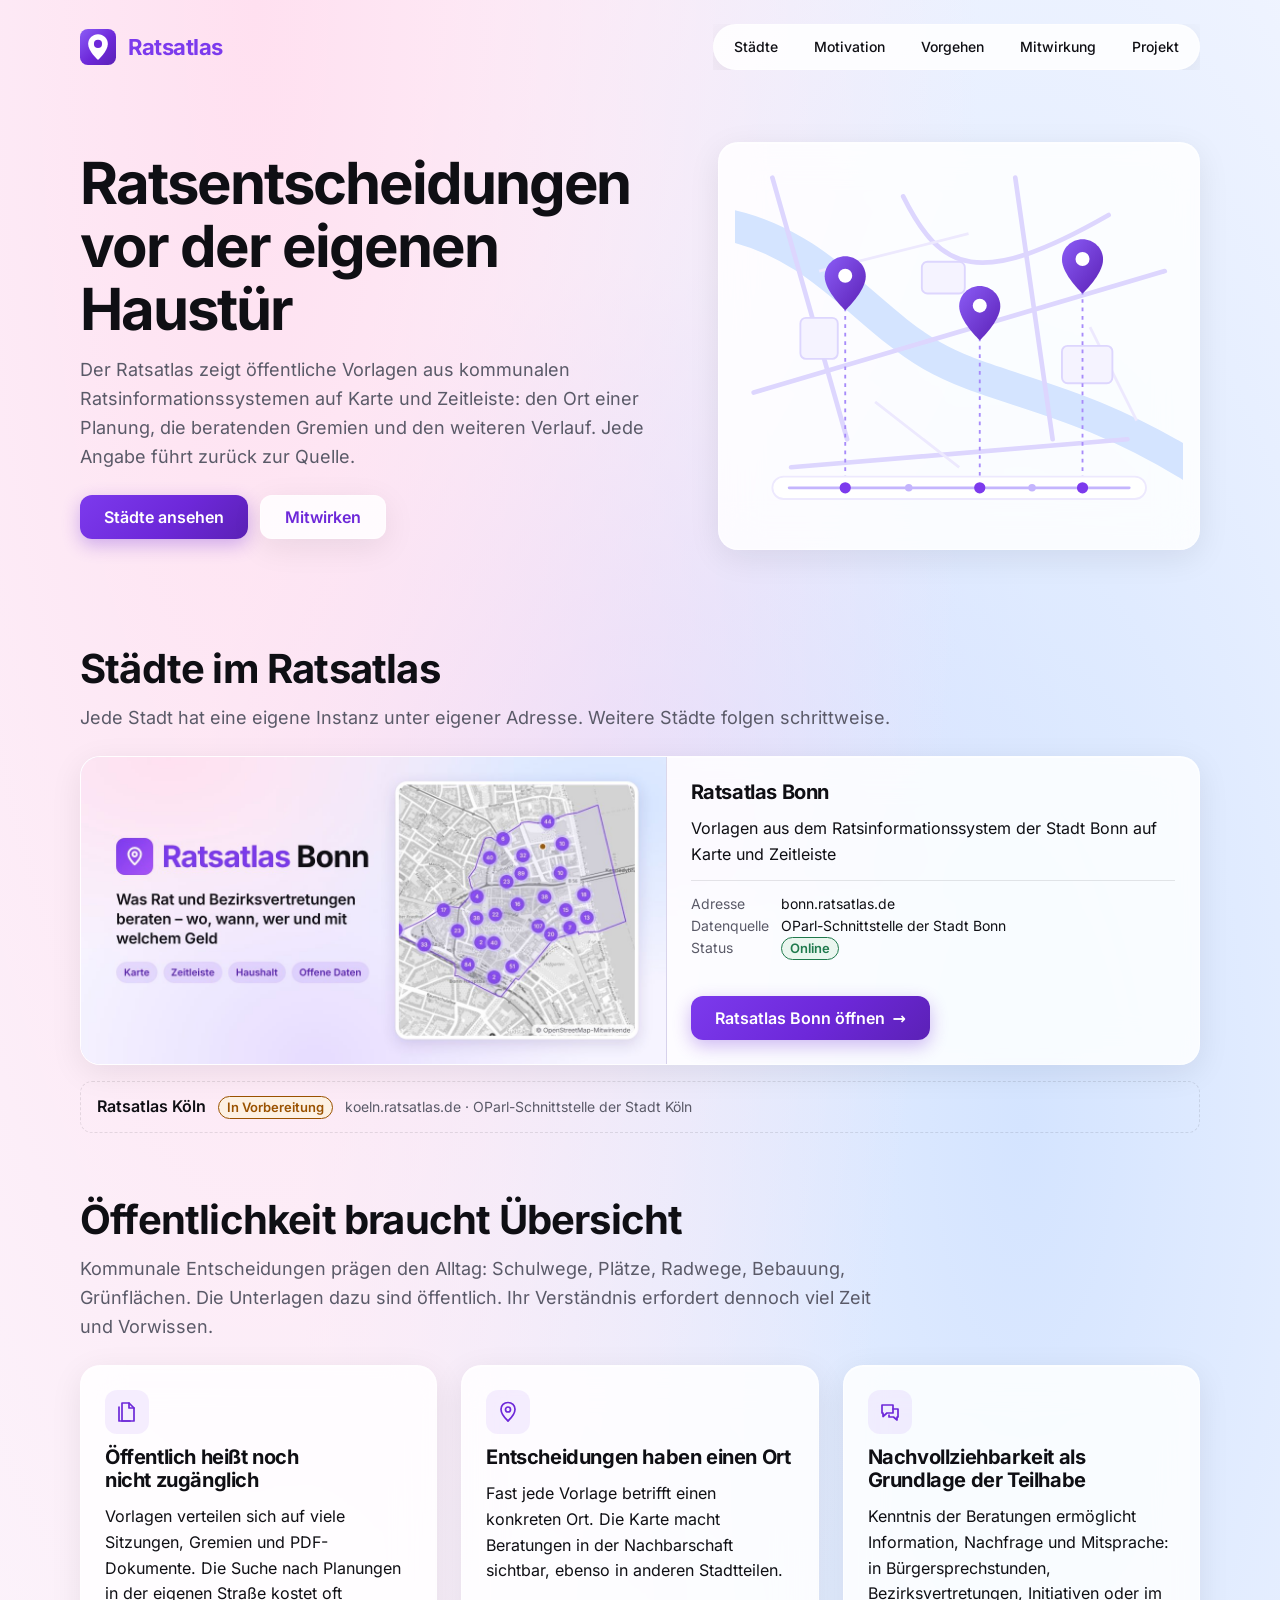
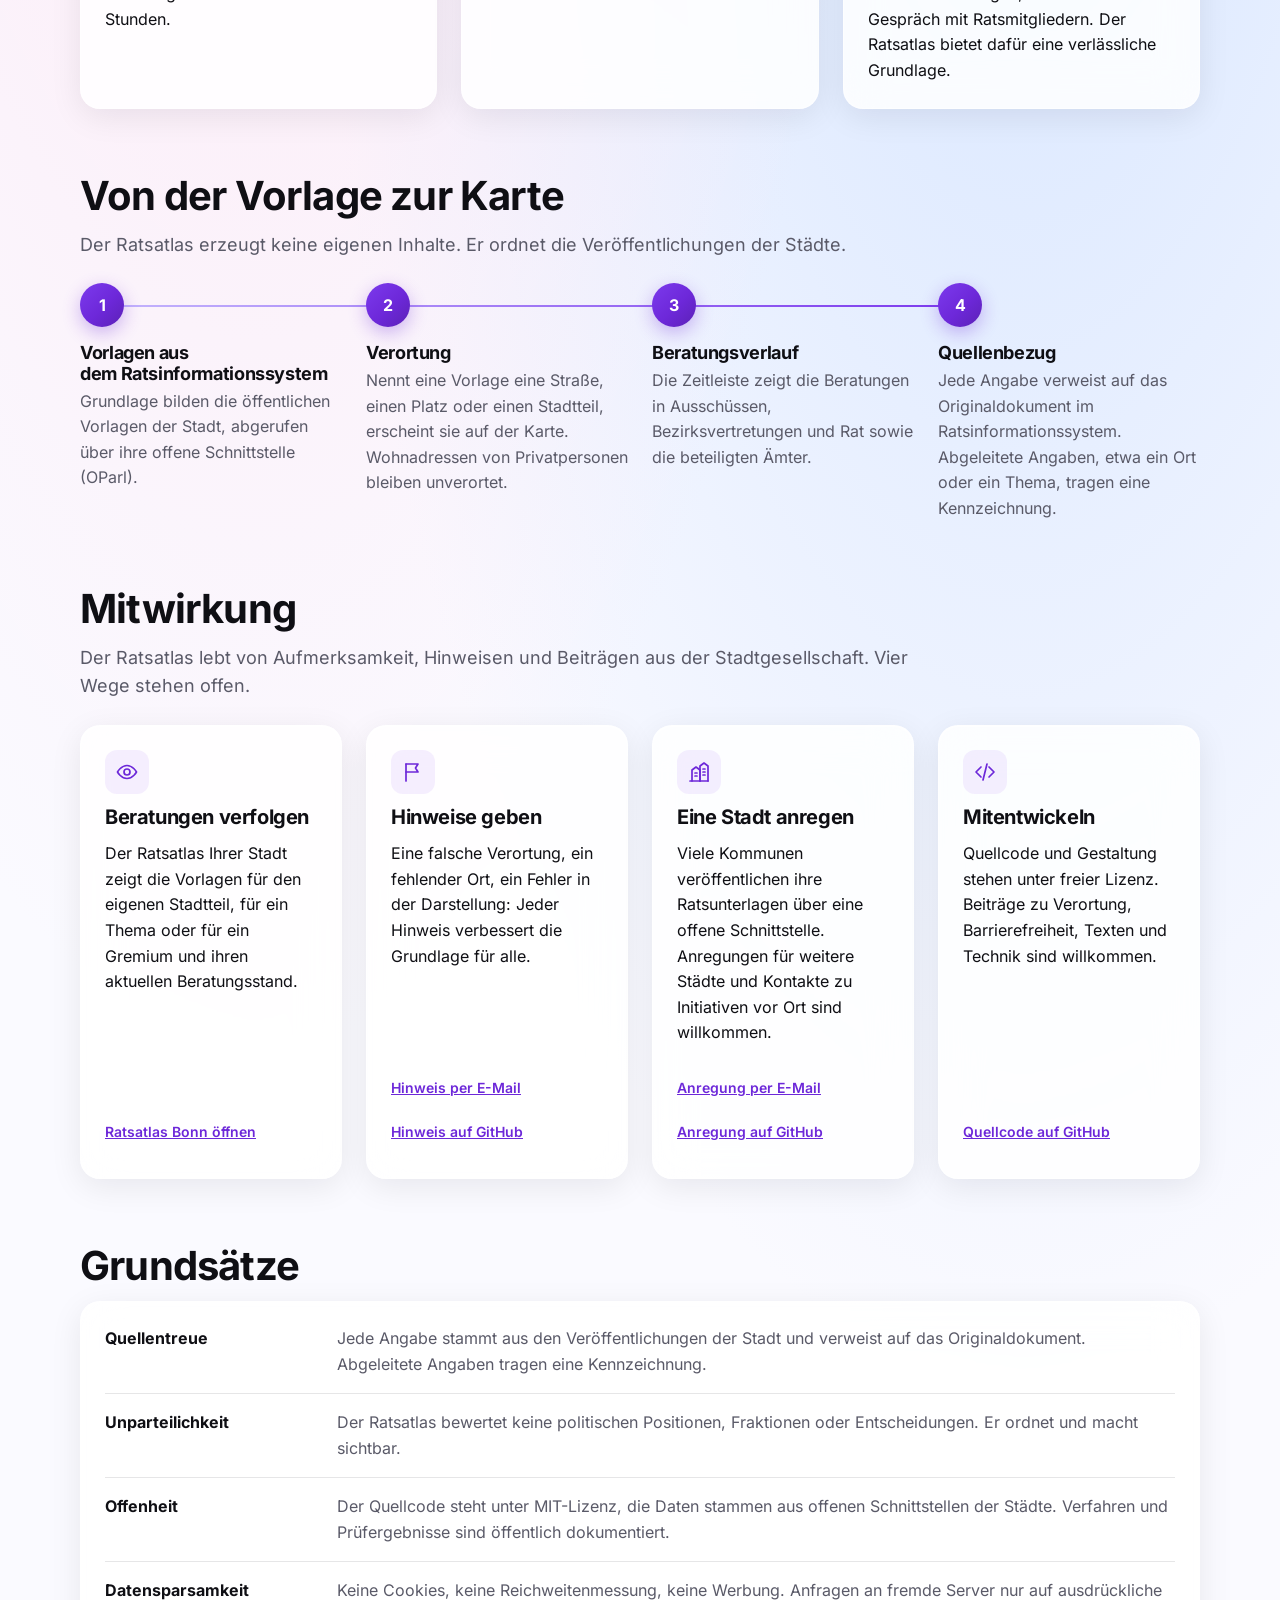
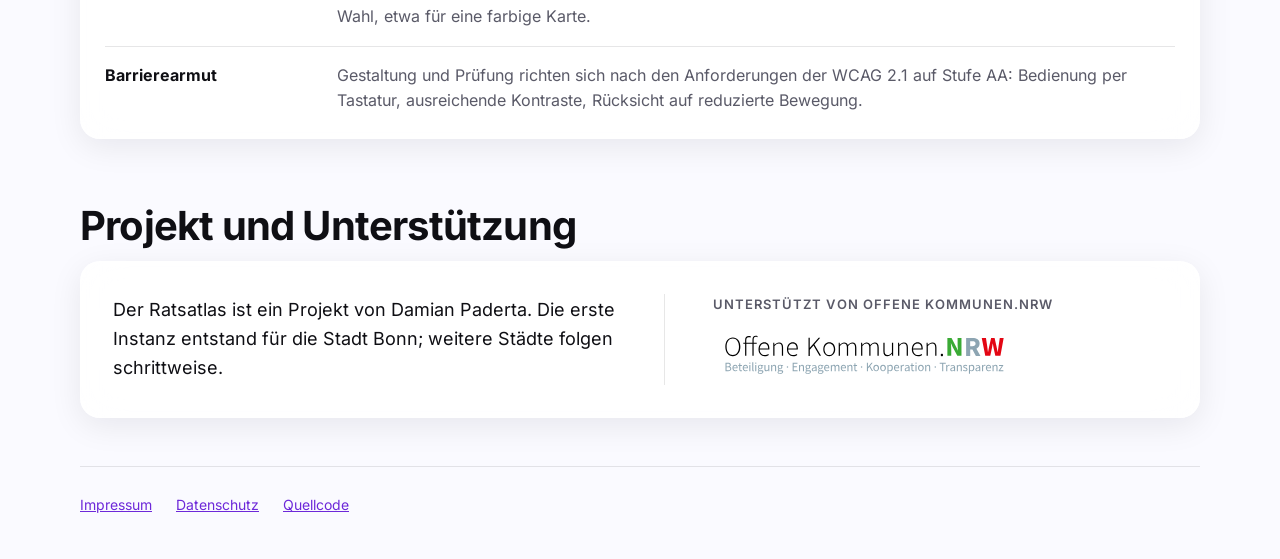
==== index.html @ 83087b7e "Seite aus bbd9b4a, erzeugt 2026-11-06" ====
<!doctype html>
<html lang="de">
<head>
  <meta charset="utf-8">
  <meta name="viewport" content="width=device-width, initial-scale=1">
  <meta http-equiv="Content-Security-Policy" content="default-src 'self'; script-src 'self'; style-src 'self'; font-src 'self'; img-src 'self' data:; object-src 'none'; base-uri 'self'; form-action 'none'">
  <title>Ratsatlas – Ratsentscheidungen vor der eigenen Haustür</title>
  <meta name="description" content="Öffentliche Vorlagen aus Ratsinformationssystemen auf Karte und Zeitleiste – mit Gremien, Ämtern und Quellenangabe. Zuerst für Bonn.">
  <link rel="canonical" href="https://ratsatlas.de/">
  <meta name="theme-color" content="#7c3aed">
  <link rel="icon" href="favicon.ico" sizes="32x32">
  <link rel="icon" href="favicon.svg" type="image/svg+xml">
  <link rel="apple-touch-icon" href="apple-touch-icon.png">
  <link rel="manifest" href="site.webmanifest">
  <link rel="preload" href="fonts/inter-latin-wght-normal.woff2" as="font" type="font/woff2" crossorigin>
  <link rel="stylesheet" href="tokens.css">
  <link rel="stylesheet" href="style.css">
  <meta property="og:type" content="website">
  <meta property="og:locale" content="de_DE">
  <meta property="og:site_name" content="Ratsatlas">
  <meta property="og:title" content="Ratsatlas – Ratsentscheidungen vor der eigenen Haustür">
  <meta property="og:description" content="Öffentliche Vorlagen aus kommunalen Ratsinformationssystemen auf Karte und Zeitleiste – mit Gremien, Ämtern und Quellen.">
  <meta property="og:url" content="https://ratsatlas.de/">
  <meta property="og:image" content="https://ratsatlas.de/og-image.png">
  <meta property="og:image:type" content="image/png">
  <meta property="og:image:width" content="1200">
  <meta property="og:image:height" content="630">
  <meta property="og:image:alt" content="Ratsatlas: Ratsentscheidungen vor der eigenen Haustür – stilisierte Stadtkarte mit Ortsmarken über einer Zeitleiste">
  <meta name="twitter:card" content="summary_large_image">
  <meta name="twitter:title" content="Ratsatlas – Ratsentscheidungen vor der eigenen Haustür">
  <meta name="twitter:description" content="Öffentliche Vorlagen aus kommunalen Ratsinformationssystemen auf Karte und Zeitleiste – mit Gremien, Ämtern und Quellen.">
  <meta name="twitter:image" content="https://ratsatlas.de/og-image.png">
  <meta name="twitter:image:alt" content="Ratsatlas: Ratsentscheidungen vor der eigenen Haustür – stilisierte Stadtkarte mit Ortsmarken über einer Zeitleiste">
  <!-- jsonld:anfang (erzeugt von scripts/kacheln.py aus staedte.json – nicht von Hand ändern) -->
  <script type="application/ld+json">
  {
    "@context": "https://schema.org",
    "@type": "WebSite",
    "name": "Ratsatlas",
    "url": "https://ratsatlas.de/",
    "inLanguage": "de",
    "description": "Der Ratsatlas erschließt öffentliche Vorlagen aus kommunalen Ratsinformationssystemen räumlich, zeitlich und nach beteiligten Gremien und Ämtern.",
    "publisher": {
      "@type": "Person",
      "name": "Damian Paderta"
    },
    "sponsor": {
      "@type": "Organization",
      "name": "Offene Kommunen.NRW",
      "url": "https://oknrw.de/"
    },
    "about": [
      "Kommunalpolitik",
      "Ratsinformationssystem",
      "Transparenz",
      "Bürgerbeteiligung"
    ],
    "isAccessibleForFree": true,
    "license": "https://opensource.org/licenses/MIT",
    "hasPart": [
      {
        "@type": "WebSite",
        "name": "Ratsatlas Bonn",
        "url": "https://bonn.ratsatlas.de/",
        "inLanguage": "de"
      }
    ]
  }
  </script>
  <!-- jsonld:ende -->
</head>
<body>
  <a class="sprung" href="#inhalt">Zum Inhalt</a>

  <header class="kopf">
    <a class="marke" href="./"><img src="favicon.svg" width="36" height="36" alt="">Ratsatlas</a>
    <nav class="leiste" aria-label="Abschnitte">
      <ul>
        <li><a href="#staedte">Städte</a></li>
        <li><a href="#motivation">Motivation</a></li>
        <li><a href="#vorgehen">Vorgehen</a></li>
        <li><a href="#mitwirkung">Mitwirkung</a></li>
        <li><a href="#projekt">Projekt</a></li>
      </ul>
    </nav>
  </header>

  <main class="inhalt" id="inhalt">

    <!-- 2 · Einstieg -->
    <section class="einstieg" aria-labelledby="titel">
      <div class="einstieg-text">
        <h1 id="titel">Ratsentscheidungen vor der eigenen Haustür</h1>
        <p class="einstieg-lead">Der Ratsatlas zeigt öffentliche Vorlagen aus kommunalen Ratsinformationssystemen auf Karte und Zeitleiste: den Ort einer Planung, die beratenden Gremien und den weiteren Verlauf. Jede Angabe führt zurück zur Quelle.</p>
        <p class="knoepfe">
          <a class="knopf" href="#staedte">Städte ansehen</a>
          <a class="knopf knopf-leise" href="#mitwirkung">Mitwirken</a>
        </p>
      </div>
      <div class="einstieg-bild glass" aria-hidden="true">
        <!-- Stilisierte Stadt: Fluss, Straßen, Ortsmarken und Zeitleiste; keine echten Kartendaten -->
        <svg viewBox="0 0 480 400" focusable="false">
          <defs>
            <linearGradient id="pin" x1="0" y1="0" x2="1" y2="1">
              <stop offset="0" stop-color="#8b5cf6"/>
              <stop offset="1" stop-color="#5b21b6"/>
            </linearGradient>
          </defs>
          <path d="M-10 70 C 90 90, 140 170, 210 210 S 360 250, 490 330" fill="none" stroke="#d4e4ff" stroke-width="34" stroke-linecap="round"/>
          <g fill="none" stroke="#ddd6fe" stroke-width="5" stroke-linecap="round">
            <path d="M40 20 L120 300"/>
            <path d="M20 250 L460 120"/>
            <path d="M300 20 L340 300"/>
            <path d="M180 40 C 220 120, 260 140, 400 60"/>
            <path d="M60 330 L420 300"/>
          </g>
          <g fill="none" stroke="#ede9fe" stroke-width="3">
            <path d="M90 120 L250 80"/>
            <path d="M150 260 L240 330"/>
            <path d="M380 180 L430 280"/>
          </g>
          <g fill="#f5f3ff" stroke="#ddd6fe" stroke-width="2">
            <rect x="200" y="110" width="46" height="34" rx="6"/>
            <rect x="350" y="200" width="54" height="40" rx="6"/>
            <rect x="70" y="170" width="40" height="44" rx="6"/>
          </g>
          <g stroke="#a78bfa" stroke-width="2" stroke-dasharray="4 5" fill="none">
            <path d="M118 150 L118 352"/>
            <path d="M262 182 L262 352"/>
            <path d="M372 132 L372 352"/>
          </g>
          <g>
            <path d="M118 104c-12 0-22 9.6-22 21.6C96 141.8 118 162 118 162s22-20.2 22-36.4c0-12-10-21.6-22-21.6z" fill="url(#pin)"/>
            <circle cx="118" cy="125" r="7.5" fill="#fff"/>
            <path d="M262 136c-12 0-22 9.6-22 21.6C240 173.8 262 194 262 194s22-20.2 22-36.4c0-12-10-21.6-22-21.6z" fill="url(#pin)"/>
            <circle cx="262" cy="157" r="7.5" fill="#fff"/>
            <path d="M372 86c-12 0-22 9.6-22 21.6C350 123.8 372 144 372 144s22-20.2 22-36.4c0-12-10-21.6-22-21.6z" fill="url(#pin)"/>
            <circle cx="372" cy="107" r="7.5" fill="#fff"/>
          </g>
          <rect x="40" y="340" width="400" height="24" rx="12" fill="#fff" stroke="#ede9fe" stroke-width="2"/>
          <path d="M58 352 H422" stroke="#c4b5fd" stroke-width="3" stroke-linecap="round"/>
          <g fill="#7c3aed">
            <circle cx="118" cy="352" r="6"/>
            <circle cx="262" cy="352" r="6"/>
            <circle cx="372" cy="352" r="6"/>
          </g>
          <g fill="#c4b5fd">
            <circle cx="186" cy="352" r="4"/>
            <circle cx="318" cy="352" r="4"/>
          </g>
        </svg>
      </div>
    </section>

    <!-- 3 · Städte -->
    <section class="abschnitt" id="staedte" aria-labelledby="staedte-titel">
      <h2 id="staedte-titel">Städte im Ratsatlas</h2>
      <p class="abschnitt-lead">Jede Stadt hat eine eigene Instanz unter eigener Adresse. Weitere Städte folgen schrittweise.</p>
      <!-- kacheln:anfang (erzeugt von scripts/kacheln.py aus staedte.json – nicht von Hand ändern) -->
      <ul class="kacheln">
        <li class="kachel glass kachel-link">
          <div class="kachel-kopf"><img src="vorschau/bonn.jpg" width="1200" height="630" alt=""></div>
          <div class="kachel-inhalt">
            <h3>Ratsatlas Bonn</h3>
            <p class="kachel-text">Vorlagen aus dem Ratsinformationssystem der Stadt Bonn auf Karte und Zeitleiste</p>
            <dl class="kachel-angaben">
              <dt>Adresse</dt><dd>bonn.ratsatlas.de</dd>
              <dt>Datenquelle</dt><dd>OParl-Schnittstelle der Stadt Bonn</dd>
              <dt>Status</dt><dd><span class="status status-online">Online</span></dd>
            </dl>
            <p class="kachel-aktion"><a class="knopf kachel-knopf" href="https://bonn.ratsatlas.de">Ratsatlas Bonn öffnen<span class="knopf-pfeil" aria-hidden="true">→</span></a></p>
          </div>
        </li>
      </ul>
      <ul class="vorbereitung">
        <li><strong>Ratsatlas Köln</strong> <span class="status status-vorbereitung">In Vorbereitung</span> <span class="vorbereitung-angaben">koeln.ratsatlas.de · OParl-Schnittstelle der Stadt Köln</span></li>
      </ul>
      <!-- kacheln:ende -->
    </section>

    <!-- 4 · Motivation -->
    <section class="abschnitt" id="motivation" aria-labelledby="motivation-titel">
      <h2 id="motivation-titel">Öffentlichkeit braucht Übersicht</h2>
      <p class="abschnitt-lead">Kommunale Entscheidungen prägen den Alltag: Schulwege, Plätze, Radwege, Bebauung, Grünflächen. Die Unterlagen dazu sind öffentlich. Ihr Verständnis erfordert dennoch viel Zeit und Vorwissen.</p>
      <ul class="karten karten-3">
        <li class="karte glass">
          <svg class="symbol" viewBox="0 0 24 24" aria-hidden="true" focusable="false"><path d="M7 3h7l5 5v13H7z"/><path d="M14 3v5h5"/><path d="M4 7v14h11"/></svg>
          <h3>Öffentlich heißt noch nicht zugänglich</h3>
          <p>Vorlagen verteilen sich auf viele Sitzungen, Gremien und PDF-Dokumente. Die Suche nach Planungen in der eigenen Straße kostet oft Stunden.</p>
        </li>
        <li class="karte glass">
          <svg class="symbol" viewBox="0 0 24 24" aria-hidden="true" focusable="false"><path d="M12 2.5c-4 0-7 3-7 6.8C5 14.6 12 21 12 21s7-6.4 7-11.7c0-3.8-3-6.8-7-6.8z"/><circle cx="12" cy="9.5" r="2.5"/></svg>
          <h3>Entscheidungen haben einen Ort</h3>
          <p>Fast jede Vorlage betrifft einen konkreten Ort. Die Karte macht Beratungen in der Nachbarschaft sichtbar, ebenso in anderen Stadtteilen.</p>
        </li>
        <li class="karte glass">
          <svg class="symbol" viewBox="0 0 24 24" aria-hidden="true" focusable="false"><path d="M4 5h11v8H9l-4 3.5V13H4z"/><path d="M15 9h5v8h-1v3l-3.5-3H11v-2"/></svg>
          <h3>Nachvollziehbarkeit als Grundlage der Teilhabe</h3>
          <p>Kenntnis der Beratungen ermöglicht Information, Nachfrage und Mitsprache: in Bürgersprechstunden, Bezirksvertretungen, Initiativen oder im Gespräch mit Ratsmitgliedern. Der Ratsatlas bietet dafür eine verlässliche Grundlage.</p>
        </li>
      </ul>
    </section>

    <!-- 5 · Vorgehen -->
    <section class="abschnitt" id="vorgehen" aria-labelledby="vorgehen-titel">
      <h2 id="vorgehen-titel">Von der Vorlage zur Karte</h2>
      <p class="abschnitt-lead">Der Ratsatlas erzeugt keine eigenen Inhalte. Er ordnet die Veröffentlichungen der Städte.</p>
      <ol class="schritte">
        <li>
          <h3>Vorlagen aus dem Ratsinformationssystem</h3>
          <p>Grundlage bilden die öffentlichen Vorlagen der Stadt, abgerufen über ihre offene Schnittstelle (OParl).</p>
        </li>
        <li>
          <h3>Verortung</h3>
          <p>Nennt eine Vorlage eine Straße, einen Platz oder einen Stadtteil, erscheint sie auf der Karte. Wohnadressen von Privatpersonen bleiben unverortet.</p>
        </li>
        <li>
          <h3>Beratungsverlauf</h3>
          <p>Die Zeitleiste zeigt die Beratungen in Ausschüssen, Bezirksvertretungen und Rat sowie die beteiligten Ämter.</p>
        </li>
        <li>
          <h3>Quellenbezug</h3>
          <p>Jede Angabe verweist auf das Originaldokument im Ratsinformationssystem. Abgeleitete Angaben, etwa ein Ort oder ein Thema, tragen eine Kennzeichnung.</p>
        </li>
      </ol>
    </section>

    <!-- 6 · Mitwirkung -->
    <section class="abschnitt" id="mitwirkung" aria-labelledby="mitwirkung-titel">
      <h2 id="mitwirkung-titel">Mitwirkung</h2>
      <p class="abschnitt-lead">Der Ratsatlas lebt von Aufmerksamkeit, Hinweisen und Beiträgen aus der Stadtgesellschaft. Vier Wege stehen offen.</p>
      <ul class="karten karten-4">
        <li class="karte glass">
          <svg class="symbol" viewBox="0 0 24 24" aria-hidden="true" focusable="false"><path d="M2.5 12S6 5.5 12 5.5 21.5 12 21.5 12 18 18.5 12 18.5 2.5 12 2.5 12z"/><circle cx="12" cy="12" r="3"/></svg>
          <h3>Beratungen verfolgen</h3>
          <p>Der Ratsatlas Ihrer Stadt zeigt die Vorlagen für den eigenen Stadtteil, für ein Thema oder für ein Gremium und ihren aktuellen Beratungsstand.</p>
          <p class="karte-links"><a href="https://bonn.ratsatlas.de">Ratsatlas Bonn öffnen</a></p>
        </li>
        <li class="karte glass">
          <svg class="symbol" viewBox="0 0 24 24" aria-hidden="true" focusable="false"><path d="M5 21V4"/><path d="M5 4h12l-2.5 4L17 12H5"/></svg>
          <h3>Hinweise geben</h3>
          <p>Eine falsche Verortung, ein fehlender Ort, ein Fehler in der Darstellung: Jeder Hinweis verbessert die Grundlage für alle.</p>
          <p class="karte-links"><a href="mailto:damian.paderta@oknrw.de?subject=Hinweis%20zum%20Ratsatlas">Hinweis per E-Mail</a> <a href="https://github.com/daimpad/ratsatlas/issues/new">Hinweis auf GitHub</a></p>
        </li>
        <li class="karte glass">
          <svg class="symbol" viewBox="0 0 24 24" aria-hidden="true" focusable="false"><path d="M3 21h18"/><path d="M5 21V10l4-3 4 3v11"/><path d="M13 21V6l4-3 4 3v15"/><path d="M8 13h2M8 16h2M16 9h2M16 12h2M16 15h2"/></svg>
          <h3>Eine Stadt anregen</h3>
          <p>Viele Kommunen veröffentlichen ihre Ratsunterlagen über eine offene Schnittstelle. Anregungen für weitere Städte und Kontakte zu Initiativen vor Ort sind willkommen.</p>
          <p class="karte-links"><a href="mailto:damian.paderta@oknrw.de?subject=Anregung%20f%C3%BCr%20eine%20Stadt%20im%20Ratsatlas">Anregung per E-Mail</a> <a href="https://github.com/daimpad/ratsatlas/issues/new">Anregung auf GitHub</a></p>
        </li>
        <li class="karte glass">
          <svg class="symbol" viewBox="0 0 24 24" aria-hidden="true" focusable="false"><path d="M8 7l-5 5 5 5"/><path d="M16 7l5 5-5 5"/><path d="M14 4l-4 16"/></svg>
          <h3>Mitentwickeln</h3>
          <p>Quellcode und Gestaltung stehen unter freier Lizenz. Beiträge zu Verortung, Barrierefreiheit, Texten und Technik sind willkommen.</p>
          <p class="karte-links"><a href="https://github.com/daimpad/ratsatlas">Quellcode auf GitHub</a></p>
        </li>
      </ul>
    </section>

    <!-- 7 · Grundsätze -->
    <section class="abschnitt" id="grundsaetze" aria-labelledby="grundsaetze-titel">
      <h2 id="grundsaetze-titel">Grundsätze</h2>
      <dl class="grundsaetze glass">
        <div><dt>Quellentreue</dt><dd>Jede Angabe stammt aus den Veröffentlichungen der Stadt und verweist auf das Originaldokument. Abgeleitete Angaben tragen eine Kennzeichnung.</dd></div>
        <div><dt>Unparteilichkeit</dt><dd>Der Ratsatlas bewertet keine politischen Positionen, Fraktionen oder Entscheidungen. Er ordnet und macht sichtbar.</dd></div>
        <div><dt>Offenheit</dt><dd>Der Quellcode steht unter MIT-Lizenz, die Daten stammen aus offenen Schnittstellen der Städte. Verfahren und Prüfergebnisse sind öffentlich dokumentiert.</dd></div>
        <div><dt>Datensparsamkeit</dt><dd>Keine Cookies, keine Reichweitenmessung, keine Werbung. Anfragen an fremde Server nur auf ausdrückliche Wahl, etwa für eine farbige Karte.</dd></div>
        <div><dt>Barrierearmut</dt><dd>Gestaltung und Prüfung richten sich nach den Anforderungen der WCAG 2.1 auf Stufe AA: Bedienung per Tastatur, ausreichende Kontraste, Rücksicht auf reduzierte Bewegung.</dd></div>
      </dl>
    </section>

    <!-- 8 · Projekt und Unterstützung -->
    <section class="abschnitt" id="projekt" aria-labelledby="projekt-titel">
      <h2 id="projekt-titel">Projekt und Unterstützung</h2>
      <div class="projekt glass">
        <div class="projekt-text">
          <p>Der Ratsatlas ist ein Projekt von Damian Paderta. Die erste Instanz entstand für die Stadt Bonn; weitere Städte folgen schrittweise.</p>
        </div>
        <div class="projekt-unterstuetzung">
          <p class="projekt-label">Unterstützt von Offene Kommunen.NRW</p>
          <a class="projekt-logo" href="https://oknrw.de/"><img src="partner/oknrw.svg" width="271" height="46" alt="Offene Kommunen.NRW"></a>
        </div>
      </div>
    </section>

  </main>

  <footer class="fuss">
    <ul>
      <li><a href="https://nozilla.de/impressum/">Impressum</a></li>
      <li><a href="datenschutz.html">Datenschutz</a></li>
      <li><a href="https://github.com/daimpad/ratsatlas">Quellcode</a></li>
    </ul>
  </footer>
</body>
</html>
---- tokens.css ----
/* Ratsatlas – gemeinsame Gestaltungsgrößen des Kerns (Repository daimpad/ratsatlas).
   Quelle: allris-test site/style.css (:root, .glass) und site/page.css, Stand 03.11.2026.
   Die Stadtinstanzen übernehmen diese Datei; Änderungen hier zuerst.
   Text und Primärschaltflächen nutzen --accent-ink bzw. --accent-fill statt --accent,
   weil #8b5cf6 auf bzw. mit Weiß die WCAG-AA-Kontraste nicht erreicht. */

/* Schrift Inter (SIL Open Font License, fonts/LICENSE-Inter.txt), lokal */
@font-face {
  font-family: "Inter"; font-style: normal; font-weight: 100 900; font-display: swap;
  src: url("fonts/inter-latin-wght-normal.woff2") format("woff2");
  unicode-range: U+0000-00FF, U+0131, U+0152-0153, U+02BB-02BC, U+02C6, U+02DA, U+02DC, U+0304, U+0308, U+0329, U+2000-206F, U+20AC, U+2122, U+2191, U+2193, U+2212, U+2215, U+FEFF, U+FFFD;
}

:root {
  /* Hintergrund */
  --bg: #fafaff;
  --bg-gradient: radial-gradient(at 20% 0%, #ffe0f0 0%, transparent 50%),
                 radial-gradient(at 80% 30%, #d4e4ff 0%, transparent 50%),
                 radial-gradient(at 50% 100%, #e0d4ff 0%, transparent 50%);

  /* Flächen */
  --surface: rgba(255, 255, 255, 0.6);
  --surface-strong: rgba(255, 255, 255, 0.85);
  --surface-fallback: rgba(255, 255, 255, 0.96);  /* ohne backdrop-filter */
  --border: rgba(255, 255, 255, 0.5);
  --border-alt: rgba(15, 15, 20, 0.08);
  --line: rgba(15, 15, 20, 0.1);

  /* Text und Akzent */
  --text: #0f0f14;
  --text-muted: #5a5a68;
  --accent: #8b5cf6;
  --accent-soft: #c4b5fd;
  --accent-ink: #6d28d9;
  --accent-fill: #7c3aed;

  /* Statusfarben (Bonn: --hoch, --mittel) */
  --ok: #1f7a4d;
  --warn: #9a5200;

  /* Schatten, Unschärfe, Radien */
  --shadow: 0 8px 32px rgba(15, 15, 20, 0.08);
  --shadow-lift: 0 14px 40px rgba(15, 15, 20, 0.14), 0 2px 6px rgba(15, 15, 20, 0.06);
  --highlight: inset 0 1px 0 rgba(255, 255, 255, 0.6);
  --blur: blur(20px) saturate(160%);
  --blur-s: blur(8px) saturate(150%);  /* schmale Bildschirme */
  --radius: 20px;
  --radius-s: 12px;

  /* Schaltflächen */
  --cta: linear-gradient(135deg, #7c3aed 0%, #6d28d9 55%, #5b21b6 100%);
  --cta-shadow: 0 6px 18px rgba(109, 40, 217, 0.32);
  --ease: cubic-bezier(0.16, 1, 0.3, 1);

  /* Schrift */
  --font-body: "Inter", system-ui, -apple-system, "Segoe UI", sans-serif;

  /* Schriftskala (sieben Stufen; Überschriften fließend zwischen Telefon und Desktop) */
  --text-xs: 13px;                          /* Status, Hinweise */
  --text-s: 14px;                           /* Angaben, Fuß */
  --text-m: 16px;                           /* Fließtext */
  --text-l: 18px;                           /* Einleitungen */
  --text-xl: 20px;                          /* Überschriften dritter Ebene */
  --text-2xl: clamp(28px, 3.4vw, 40px);     /* Abschnittsüberschriften */
  --text-3xl: clamp(34px, 5.2vw, 58px);     /* Seitentitel */
  --leading-tight: 1.15;
  --leading: 1.6;

  /* Abstände (4-px-Raster) */
  --space-1: 4px;
  --space-2: 8px;
  --space-3: 12px;
  --space-4: 16px;
  --space-5: 24px;
  --space-6: 32px;
  --space-7: 48px;
  --space-8: 64px;
  --radius-pill: 999px;
  --tap: 44px;                              /* Mindestgröße für Bedienflächen */
  --content: 1120px;                        /* größte Inhaltsbreite */

  color-scheme: light;
}

/* Glasflächen */
.glass {
  background: var(--surface-strong); border: 1px solid var(--border); border-radius: var(--radius);
  box-shadow: var(--shadow), var(--highlight);
  -webkit-backdrop-filter: var(--blur); backdrop-filter: var(--blur);
}
@supports not ((backdrop-filter: blur(1px)) or (-webkit-backdrop-filter: blur(1px))) {
  .glass { background: var(--surface-fallback); }
}
@media (max-width: 600px) {
  .glass { -webkit-backdrop-filter: var(--blur-s); backdrop-filter: var(--blur-s); }
}

:focus-visible { outline: 2px solid var(--accent-fill); outline-offset: 2px; }
---- style.css ----
/* Startseite ratsatlas.de und Textseiten. Alle Maße aus tokens.css (Schriftskala, 4-px-Raster, Radien).
   Kacheln nach dem Muster .kachel aus allris-test site/page.css. Mobile First: Grundregeln für das Telefon,
   Erweiterungen ab 720 px (Tablet) und 1000 px (Desktop). */
* { box-sizing: border-box; }
html { -webkit-text-size-adjust: 100%; text-size-adjust: 100%; scroll-behavior: smooth; scroll-padding-top: var(--space-4); }
body {
  margin: 0; min-height: 100vh; display: flex; flex-direction: column;
  font: 400 var(--text-m)/var(--leading) var(--font-body); color: var(--text);
  background: var(--bg-gradient) fixed, var(--bg);
}
a { color: var(--accent-ink); }
::selection { background: var(--accent-soft); }
img { max-width: 100%; }
h1, h2, h3 { letter-spacing: -0.02em; line-height: var(--leading-tight); text-wrap: balance; }
h3 { font-size: var(--text-xl); margin: 0; }
p { margin: 0; }

.kopf, .inhalt, .fuss { width: min(var(--content), calc(100% - 2 * var(--space-4))); margin: 0 auto; }
.inhalt { flex: 1; }

/* Sprungmarke für Tastatur und Bildschirmleser */
.sprung {
  position: absolute; left: var(--space-4); top: calc(-1 * var(--space-7)); z-index: 10;
  padding: var(--space-2) var(--space-4); border-radius: var(--radius-s);
  background: var(--accent-ink); color: #fff; font-weight: 600; text-decoration: none;
}
.sprung:focus { top: var(--space-3); }

/* Kopf: Marke und Sprungleiste. Telefon: Leiste einzeilig und waagerecht scrollbar */
.kopf { display: flex; flex-wrap: wrap; align-items: center; justify-content: space-between; gap: var(--space-3) var(--space-5); padding: var(--space-4) 0 var(--space-2); }
.marke {
  display: inline-flex; align-items: center; gap: var(--space-3); margin: 0; min-height: var(--tap);
  font-size: var(--text-xl); font-weight: 700; line-height: 1; letter-spacing: -0.02em; color: var(--accent-fill); text-decoration: none;
}
.marke img { width: 32px; height: 32px; flex: none; }
.leiste { width: 100%; overflow-x: auto; scrollbar-width: none; overscroll-behavior-x: contain; }
.leiste::-webkit-scrollbar { display: none; }
.leiste ul {
  display: flex; gap: var(--space-1); width: max-content; list-style: none; margin: 0; padding: var(--space-1);
  border-radius: var(--radius-pill); background: var(--surface-strong); border: 1px solid var(--border); box-shadow: var(--shadow);
}
.leiste a {
  display: inline-flex; align-items: center; min-height: 36px; padding: 0 var(--space-4); border-radius: var(--radius-pill);
  color: var(--text); font-size: var(--text-s); font-weight: 500; white-space: nowrap; text-decoration: none; transition: background .2s, color .2s;
}
.leiste a:hover { background: rgba(124, 58, 237, 0.08); color: var(--accent-ink); }
.leiste a:focus-visible { outline-offset: -2px; }  /* Rahmen bleibt im scrollenden Bereich sichtbar */

/* Einstieg */
.einstieg { display: grid; gap: var(--space-6); align-items: center; padding: var(--space-6) 0 var(--space-5); }
.einstieg h1 { margin: 0 0 var(--space-4); font-size: var(--text-3xl); line-height: 1.08; font-weight: 700; letter-spacing: -0.035em; }
.einstieg-lead { font-size: var(--text-l); color: var(--text-muted); max-width: 40em; }
.knoepfe { display: flex; flex-wrap: wrap; gap: var(--space-3); margin-top: var(--space-5); }
.knopf {
  display: inline-flex; align-items: center; min-height: var(--tap); padding: 0 var(--space-5); border-radius: var(--radius-s);
  background: var(--cta); box-shadow: var(--cta-shadow); color: #fff; font-weight: 600; text-decoration: none;
  transition: transform .25s var(--ease), box-shadow .25s var(--ease);
}
.knopf:hover { transform: translateY(-2px); box-shadow: var(--shadow-lift); }
.knopf-leise { background: var(--surface-strong); color: var(--accent-ink); box-shadow: var(--shadow); border: 1px solid var(--border); }
/* Stadt-Grafik: dekorativ, erst ab 1000 px neben dem Text (auf Telefon und Tablet Platz für den Inhalt) */
.einstieg-bild { display: none; padding: var(--space-4); }
.einstieg-bild svg { display: block; width: 100%; height: auto; }

/* Abschnitte */
.abschnitt { padding: var(--space-7) 0 0; }
.abschnitt h2 { margin: 0 0 var(--space-3); font-size: var(--text-2xl); }
.abschnitt-lead { margin-bottom: var(--space-5); max-width: 46em; font-size: var(--text-l); color: var(--text-muted); }

/* Karten (Motivation, Mitwirkung) */
.karten { list-style: none; margin: 0; padding: 0; display: grid; gap: var(--space-4); }
.karte { display: flex; flex-direction: column; gap: var(--space-3); padding: var(--space-5); }
.karte-links { display: flex; flex-wrap: wrap; gap: 0 var(--space-4); margin-top: auto; padding-top: var(--space-2); font-size: var(--text-s); font-weight: 600; }
.karte-links a { display: inline-flex; align-items: center; min-height: var(--tap); }
.symbol {
  width: 44px; height: 44px; padding: 10px; border-radius: var(--radius-s); flex: none;
  fill: none; stroke: var(--accent-ink); stroke-width: 1.7; stroke-linecap: round; stroke-linejoin: round;
  background: rgba(124, 58, 237, 0.08);
}

/* Schritte (Vorgehen): Telefon untereinander, Desktop als Zeitstrahl */
.schritte { list-style: none; margin: 0; padding: 0; counter-reset: schritt; display: grid; gap: var(--space-5); position: relative; }
.schritte li { position: relative; counter-increment: schritt; padding-left: calc(44px + var(--space-4)); }
.schritte li::before {
  content: counter(schritt); position: absolute; top: 0; left: 0; display: grid; place-items: center;
  width: 44px; height: 44px; border-radius: 50%; background: var(--cta); box-shadow: var(--cta-shadow); color: #fff; font-weight: 700;
}
.schritte h3 { margin-bottom: var(--space-1); font-size: var(--text-l); padding-top: 10px; }
.schritte p { color: var(--text-muted); }

/* Städte: Kachel je Stadt mit Link; Telefon Bild oben, ab Tablet Bild links */
.kacheln { list-style: none; padding: 0; margin: 0; display: grid; gap: var(--space-4); }
.kachel {
  position: relative; display: grid; overflow: hidden; border-radius: var(--radius);
  transition: transform .25s var(--ease), box-shadow .25s var(--ease);
}
.kachel-kopf {
  aspect-ratio: 1200 / 630; display: flex; align-items: center; justify-content: center;
  background: linear-gradient(135deg, #ede9fe, #ddd6fe); border-bottom: 1px solid var(--border-alt);
}
.kachel-kopf img { display: block; width: 100%; height: 100%; object-fit: cover; }
.kachel-kopf .kachel-symbol { width: 72px; height: 72px; opacity: .55; }
.kachel-inhalt { display: flex; flex-direction: column; gap: var(--space-3); padding: var(--space-5); }
.kachel-angaben { display: grid; grid-template-columns: 1fr; gap: 0 var(--space-3); margin: 0; padding-top: var(--space-3); border-top: 1px solid var(--line); font-size: var(--text-s); }
/* Knopf: einziger Link der Kachel, deckt sie ganz ab; Fokus zeigt der Rahmen der Kachel */
.kachel-aktion { margin-top: auto; padding-top: var(--space-2); }
.kachel-knopf { gap: var(--space-2); }
.kachel-knopf:hover { transform: none; box-shadow: var(--cta-shadow); }  /* transform würde die Klickfläche (::after) auf den Knopf verkleinern */
.kachel-knopf::after { content: ""; position: absolute; inset: 0; border-radius: var(--radius); }
.kachel-knopf:focus-visible { outline: none; }
.knopf-pfeil { transition: transform .25s var(--ease); }
.kachel-angaben dt { color: var(--text-muted); }
.kachel-angaben dd { margin: 0 0 var(--space-1); overflow-wrap: anywhere; }
.kachel-link:hover, .kachel-link:focus-within { transform: translateY(-4px); box-shadow: var(--shadow-lift), var(--highlight); }
.kachel-link:focus-within { outline: 2px solid var(--accent-fill); outline-offset: 3px; }
.kachel-link:hover .knopf-pfeil, .kachel-link:focus-within .knopf-pfeil { transform: translateX(4px); }

/* Städte in Vorbereitung: schmale Zeile, ohne Link und ohne Bildfläche */
.vorbereitung { list-style: none; margin: var(--space-4) 0 0; padding: 0; display: grid; gap: var(--space-2); }
.vorbereitung li {
  display: flex; flex-wrap: wrap; align-items: baseline; gap: var(--space-1) var(--space-3);
  padding: var(--space-3) var(--space-4); border: 1px dashed var(--line); border-radius: var(--radius-s); color: var(--text-muted);
}
.vorbereitung strong { color: var(--text); font-weight: 600; }
.vorbereitung-angaben { font-size: var(--text-s); }

/* Status als Text, die Farbe unterstützt nur */
.status { display: inline-block; padding: 0 var(--space-2); border-radius: var(--radius-pill); font-weight: 600; font-size: var(--text-xs); line-height: 1.6; border: 1px solid currentColor; }
.status-online { color: var(--ok); background: #eaf6ef; }
.status-vorbereitung { color: var(--warn); background: #fdf1e3; }

/* Grundsätze */
.grundsaetze { margin: 0; padding: var(--space-2) var(--space-5); display: grid; }
.grundsaetze > div { display: grid; gap: var(--space-1) var(--space-5); padding: var(--space-4) 0; border-top: 1px solid var(--line); }
.grundsaetze > div:first-child { border-top: 0; }
.grundsaetze dt { font-weight: 700; }
.grundsaetze dd { margin: 0; color: var(--text-muted); }

/* Projekt und Unterstützung */
.projekt { display: grid; gap: var(--space-5); padding: var(--space-5); align-items: center; }
.projekt-text p { font-size: var(--text-l); }
.projekt-unterstuetzung { padding-top: var(--space-5); border-top: 1px solid var(--line); }
.projekt-label { margin-bottom: var(--space-3); font-size: var(--text-xs); font-weight: 600; letter-spacing: .08em; text-transform: uppercase; color: var(--text-muted); }
.projekt-logo { display: inline-block; border-radius: var(--radius-s); }
.projekt-unterstuetzung img { display: block; width: min(300px, 100%); height: auto; }

/* Fuß */
.fuss { margin-top: var(--space-7); padding: var(--space-4) 0 var(--space-6); border-top: 1px solid var(--line); color: var(--text-muted); font-size: var(--text-s); }
.fuss ul { display: flex; flex-wrap: wrap; gap: 0 var(--space-5); list-style: none; margin: 0; padding: 0; }
.fuss a { display: inline-flex; align-items: center; min-height: var(--tap); }

/* Textseiten (Datenschutz, 404), nach allris-test site/page.css */
.page { width: 100%; max-width: 760px; margin-top: var(--space-3); padding: var(--space-2) var(--space-5) var(--space-5); }
.page h1 { font-size: var(--text-2xl); margin: var(--space-3) 0 var(--space-2); }
.page h2 { font-size: var(--text-xl); margin: var(--space-6) 0 var(--space-2); padding-top: var(--space-3); border-top: 1px solid var(--line); }
.page p, .page ul { margin: 0 0 var(--space-3); }
.page .lead { font-size: var(--text-l); color: var(--text-muted); }
.page .meta { color: var(--text-muted); font-size: var(--text-s); }
.entwurf { margin: var(--space-3) 0 var(--space-4); padding: var(--space-3) var(--space-4); border: 1px solid var(--warn); border-left-width: 4px; border-radius: var(--radius-s); background: #fdf1e3; color: #5c3200; }

/* Tablet ab 720 px */
@media (min-width: 720px) {
  .kopf { padding-top: var(--space-5); }
  .leiste { width: auto; }
  .marke { font-size: 22px; }
  .marke img { width: 36px; height: 36px; }
  .karten { grid-template-columns: repeat(2, minmax(0, 1fr)); gap: var(--space-5); }
  .kachel { grid-template-columns: minmax(0, 1.1fr) minmax(0, 1fr); }
  .kachel-kopf { aspect-ratio: auto; min-height: 100%; border-bottom: 0; border-right: 1px solid var(--border-alt); }
  .kachel-angaben { grid-template-columns: max-content 1fr; }
  .kachel-angaben dd { margin: 0; }
  .grundsaetze > div { grid-template-columns: 13em 1fr; }
  .page { padding: var(--space-4) var(--space-6) var(--space-6); }
}

/* Desktop ab 1000 px */
@media (min-width: 1000px) {
  .einstieg-bild { display: block; }
  .einstieg { grid-template-columns: 1.1fr 0.9fr; gap: var(--space-7); padding: var(--space-8) 0 var(--space-6); }
  .abschnitt { padding-top: var(--space-8); }
  .karten-3 { grid-template-columns: repeat(3, minmax(0, 1fr)); }
  .karten-4 { grid-template-columns: repeat(4, minmax(0, 1fr)); }
  .schritte { grid-template-columns: repeat(4, minmax(0, 1fr)); }
  .schritte::before { content: ""; position: absolute; top: 22px; left: 22px; right: calc(25% - 37px); height: 2px; background: linear-gradient(90deg, var(--accent-soft), var(--accent-fill)); }
  .schritte li { padding: calc(44px + var(--space-4)) 0 0; }
  .schritte h3 { padding-top: 0; }
  .projekt { grid-template-columns: 1fr 1fr; gap: var(--space-5) var(--space-7); padding: var(--space-6); }
  .projekt-unterstuetzung { padding: 0 0 0 var(--space-7); border-top: 0; border-left: 1px solid var(--line); }
}

/* Bewegung nur ohne Wunsch nach reduzierter Bewegung */
@media (prefers-reduced-motion: reduce) {
  html { scroll-behavior: auto; }
  .kachel, .knopf, .leiste a, .knopf-pfeil { transition: none; }
  .kachel-link:hover, .kachel-link:focus-within, .knopf:hover,
  .kachel-link:hover .knopf-pfeil, .kachel-link:focus-within .knopf-pfeil { transform: none; }
}
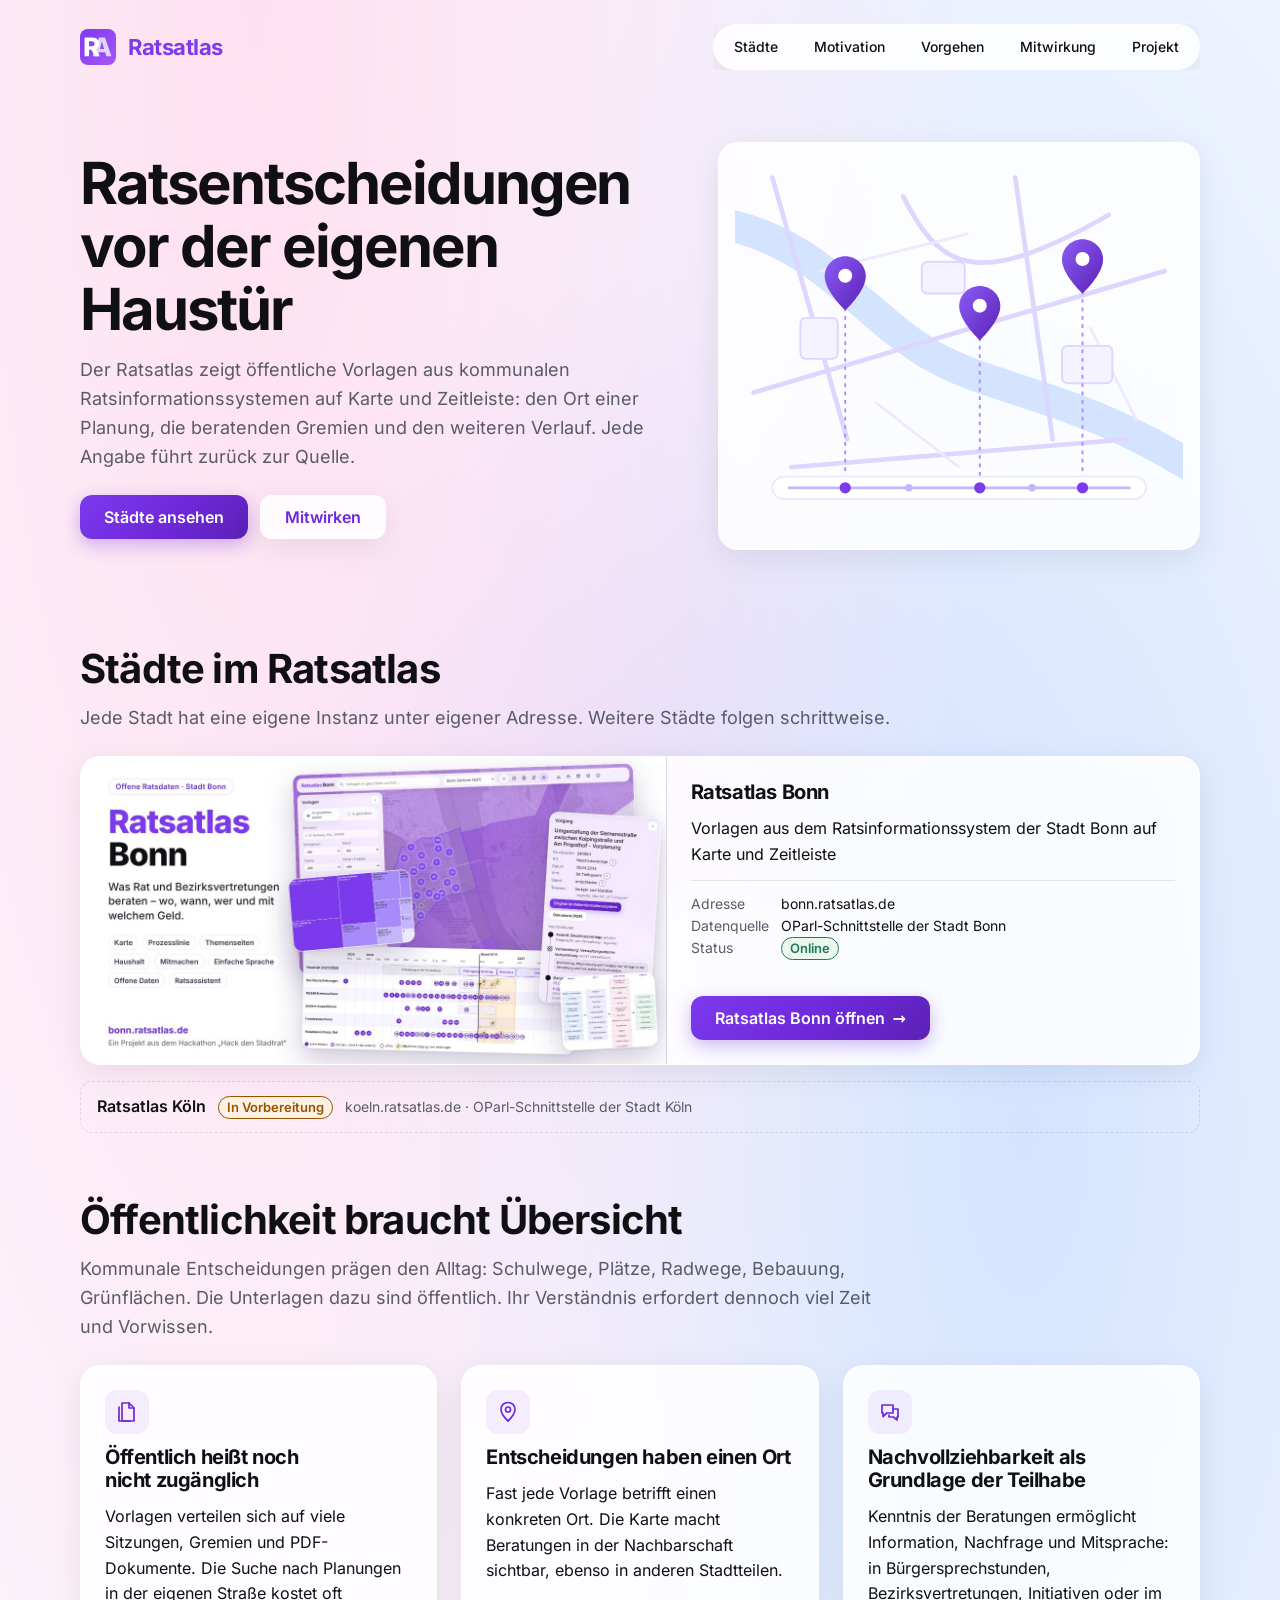
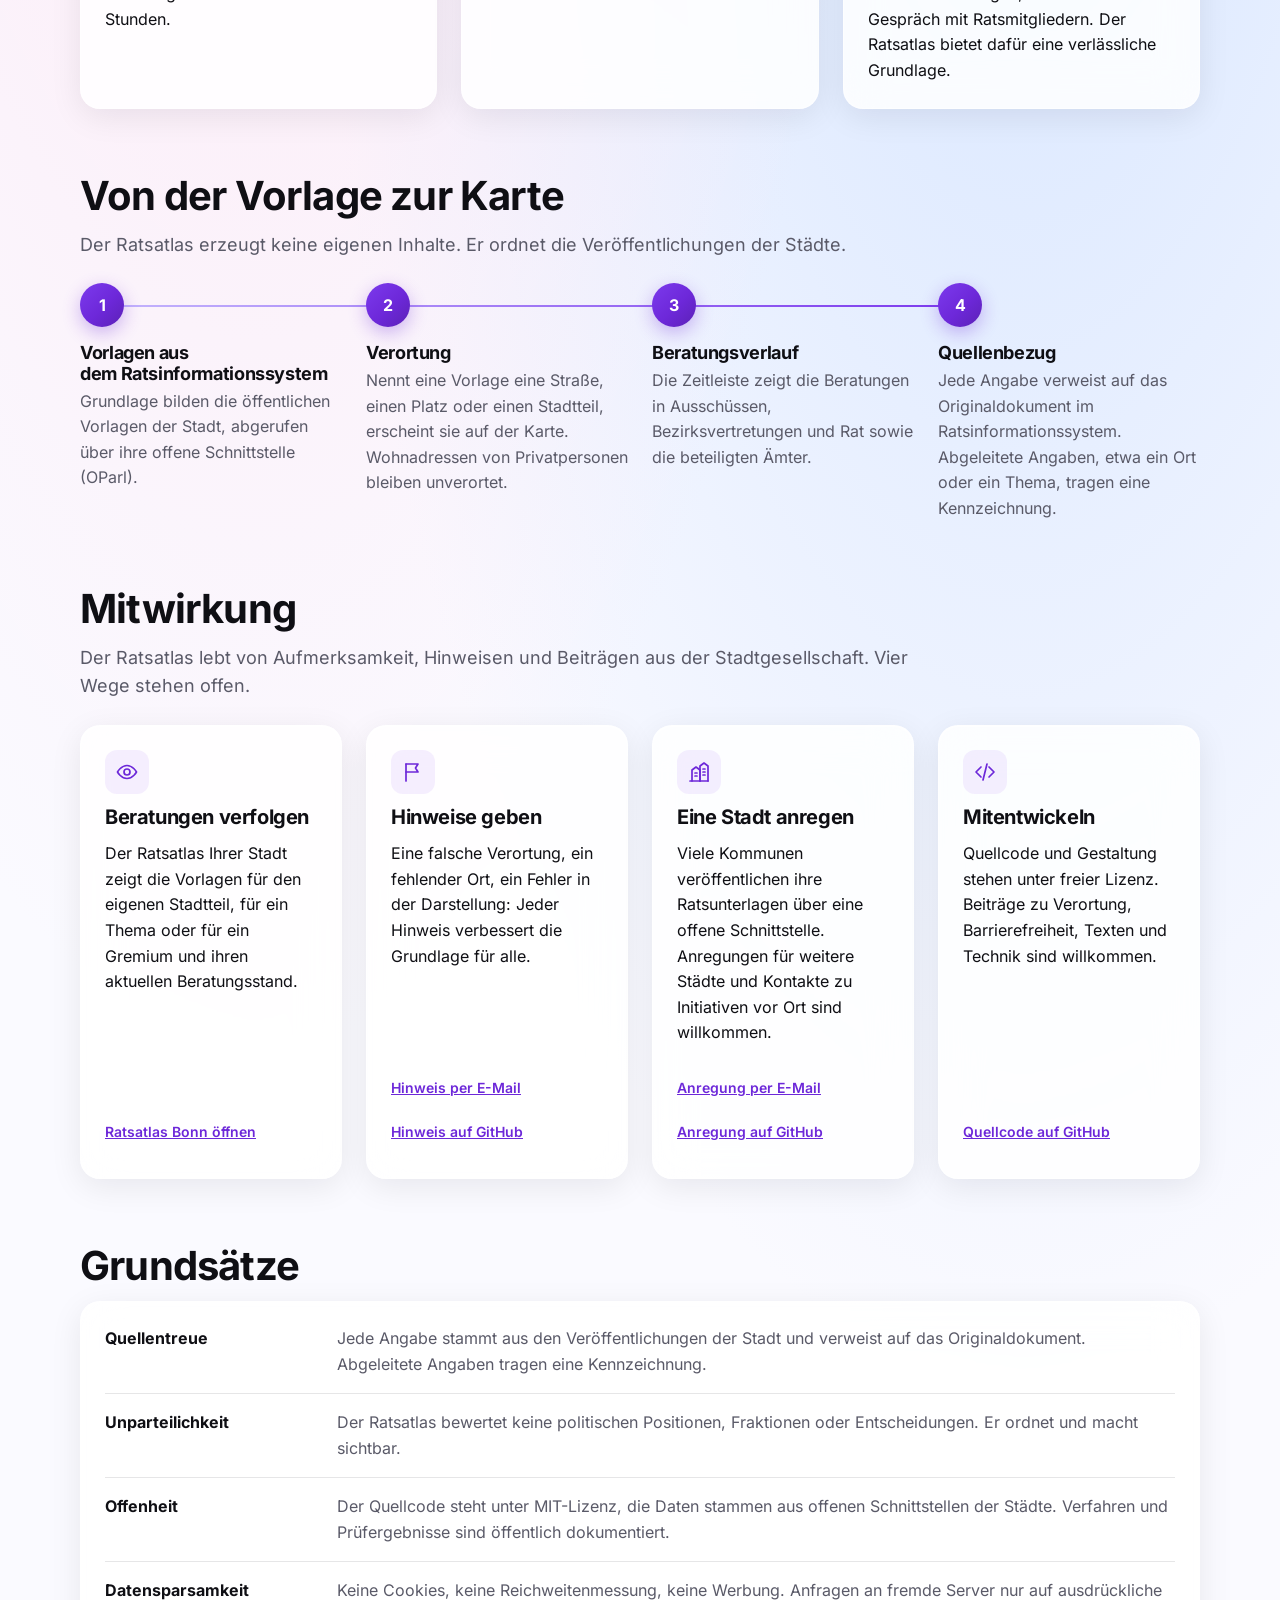
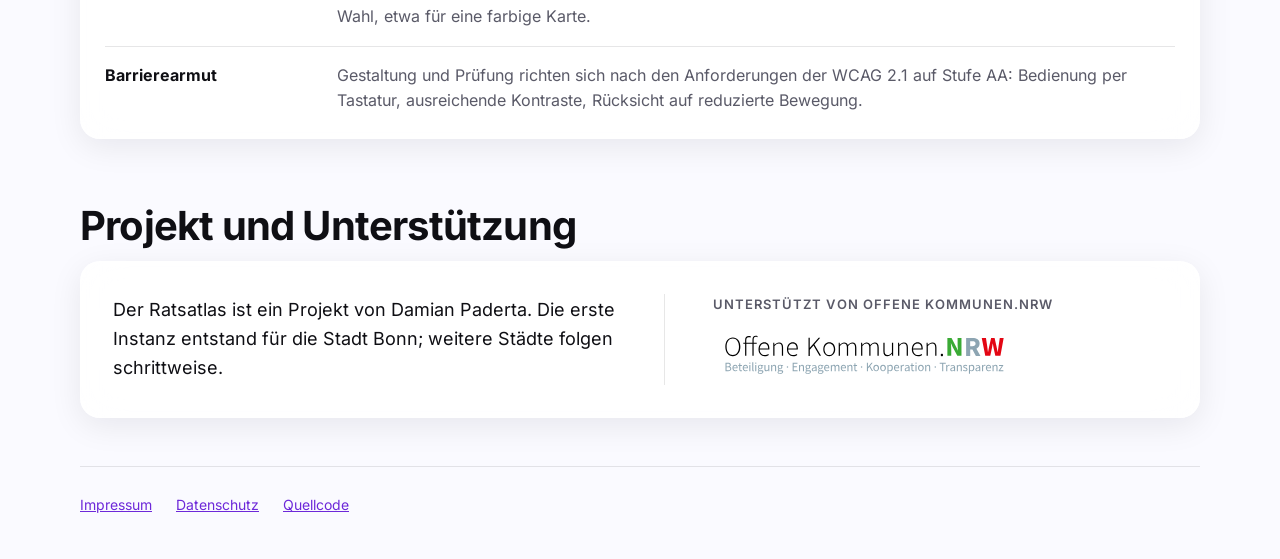
==== commit 78b87565: "Seite aus 3c1f4f8, erzeugt 2026-11-06" ====
--- a/index.html
+++ b/index.html
@@ -8,9 +8,9 @@
   <meta name="description" content="Öffentliche Vorlagen aus Ratsinformationssystemen auf Karte und Zeitleiste – mit Gremien, Ämtern und Quellenangabe. Zuerst für Bonn.">
   <link rel="canonical" href="https://ratsatlas.de/">
   <meta name="theme-color" content="#7c3aed">
-  <link rel="icon" href="favicon.ico" sizes="32x32">
-  <link rel="icon" href="favicon.svg" type="image/svg+xml">
-  <link rel="apple-touch-icon" href="apple-touch-icon.png">
+  <link rel="icon" href="favicon.ico?v=2" sizes="32x32">
+  <link rel="icon" href="favicon.svg?v=2" type="image/svg+xml">
+  <link rel="apple-touch-icon" href="apple-touch-icon.png?v=2">
   <link rel="manifest" href="site.webmanifest">
   <link rel="preload" href="fonts/inter-latin-wght-normal.woff2" as="font" type="font/woff2" crossorigin>
   <link rel="stylesheet" href="tokens.css">
@@ -21,7 +21,7 @@
   <meta property="og:title" content="Ratsatlas – Ratsentscheidungen vor der eigenen Haustür">
   <meta property="og:description" content="Öffentliche Vorlagen aus kommunalen Ratsinformationssystemen auf Karte und Zeitleiste – mit Gremien, Ämtern und Quellen.">
   <meta property="og:url" content="https://ratsatlas.de/">
-  <meta property="og:image" content="https://ratsatlas.de/og-image.png">
+  <meta property="og:image" content="https://ratsatlas.de/og-image.png?v=2">
   <meta property="og:image:type" content="image/png">
   <meta property="og:image:width" content="1200">
   <meta property="og:image:height" content="630">
@@ -29,7 +29,7 @@
   <meta name="twitter:card" content="summary_large_image">
   <meta name="twitter:title" content="Ratsatlas – Ratsentscheidungen vor der eigenen Haustür">
   <meta name="twitter:description" content="Öffentliche Vorlagen aus kommunalen Ratsinformationssystemen auf Karte und Zeitleiste – mit Gremien, Ämtern und Quellen.">
-  <meta name="twitter:image" content="https://ratsatlas.de/og-image.png">
+  <meta name="twitter:image" content="https://ratsatlas.de/og-image.png?v=2">
   <meta name="twitter:image:alt" content="Ratsatlas: Ratsentscheidungen vor der eigenen Haustür – stilisierte Stadtkarte mit Ortsmarken über einer Zeitleiste">
   <!-- jsonld:anfang (erzeugt von scripts/kacheln.py aus staedte.json – nicht von Hand ändern) -->
   <script type="application/ld+json">
@@ -73,7 +73,7 @@
   <a class="sprung" href="#inhalt">Zum Inhalt</a>
 
   <header class="kopf">
-    <a class="marke" href="./"><img src="favicon.svg" width="36" height="36" alt="">Ratsatlas</a>
+    <a class="marke" href="./"><img src="favicon.svg?v=2" width="36" height="36" alt="">Ratsatlas</a>
     <nav class="leiste" aria-label="Abschnitte">
       <ul>
         <li><a href="#staedte">Städte</a></li>
@@ -159,7 +159,7 @@
       <!-- kacheln:anfang (erzeugt von scripts/kacheln.py aus staedte.json – nicht von Hand ändern) -->
       <ul class="kacheln">
         <li class="kachel glass kachel-link">
-          <div class="kachel-kopf"><img src="vorschau/bonn.jpg" width="1200" height="630" alt=""></div>
+          <div class="kachel-kopf"><img src="vorschau/bonn-v2.jpg" width="1200" height="630" alt=""></div>
           <div class="kachel-inhalt">
             <h3>Ratsatlas Bonn</h3>
             <p class="kachel-text">Vorlagen aus dem Ratsinformationssystem der Stadt Bonn auf Karte und Zeitleiste</p>
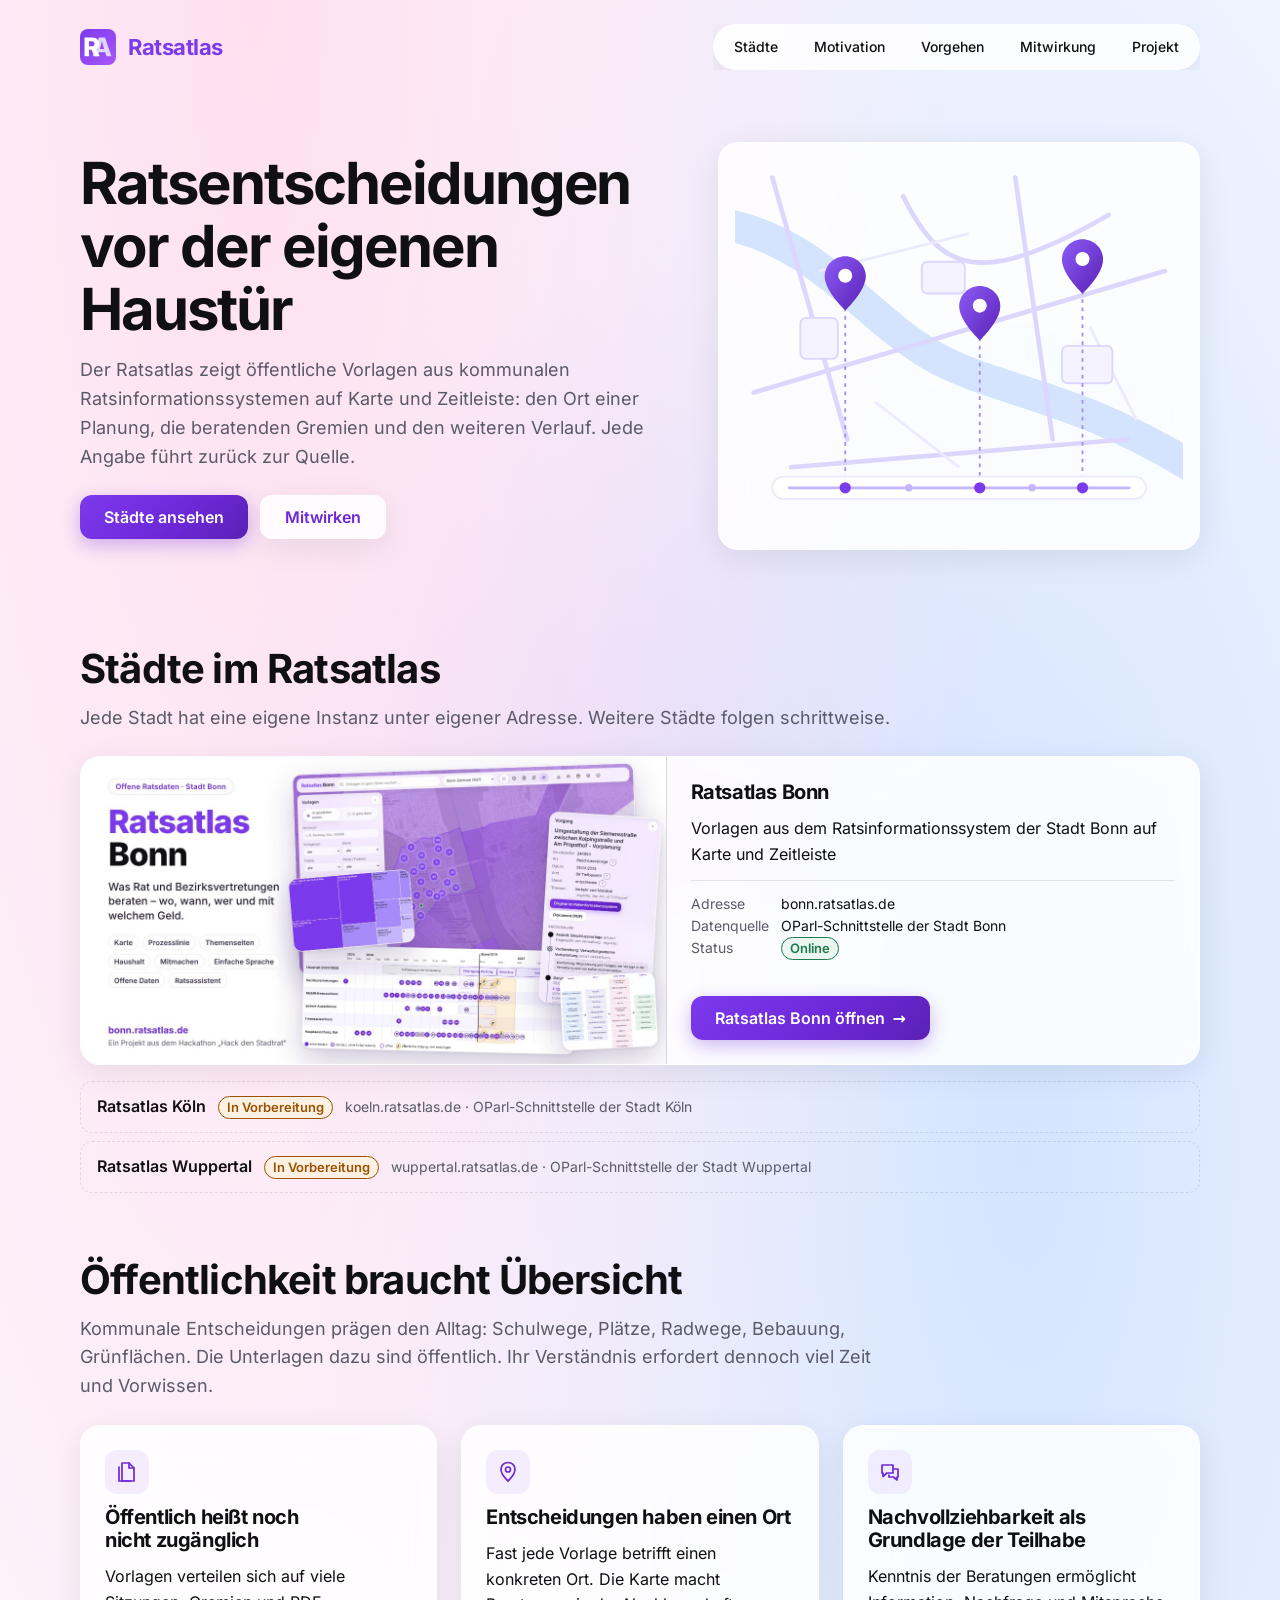
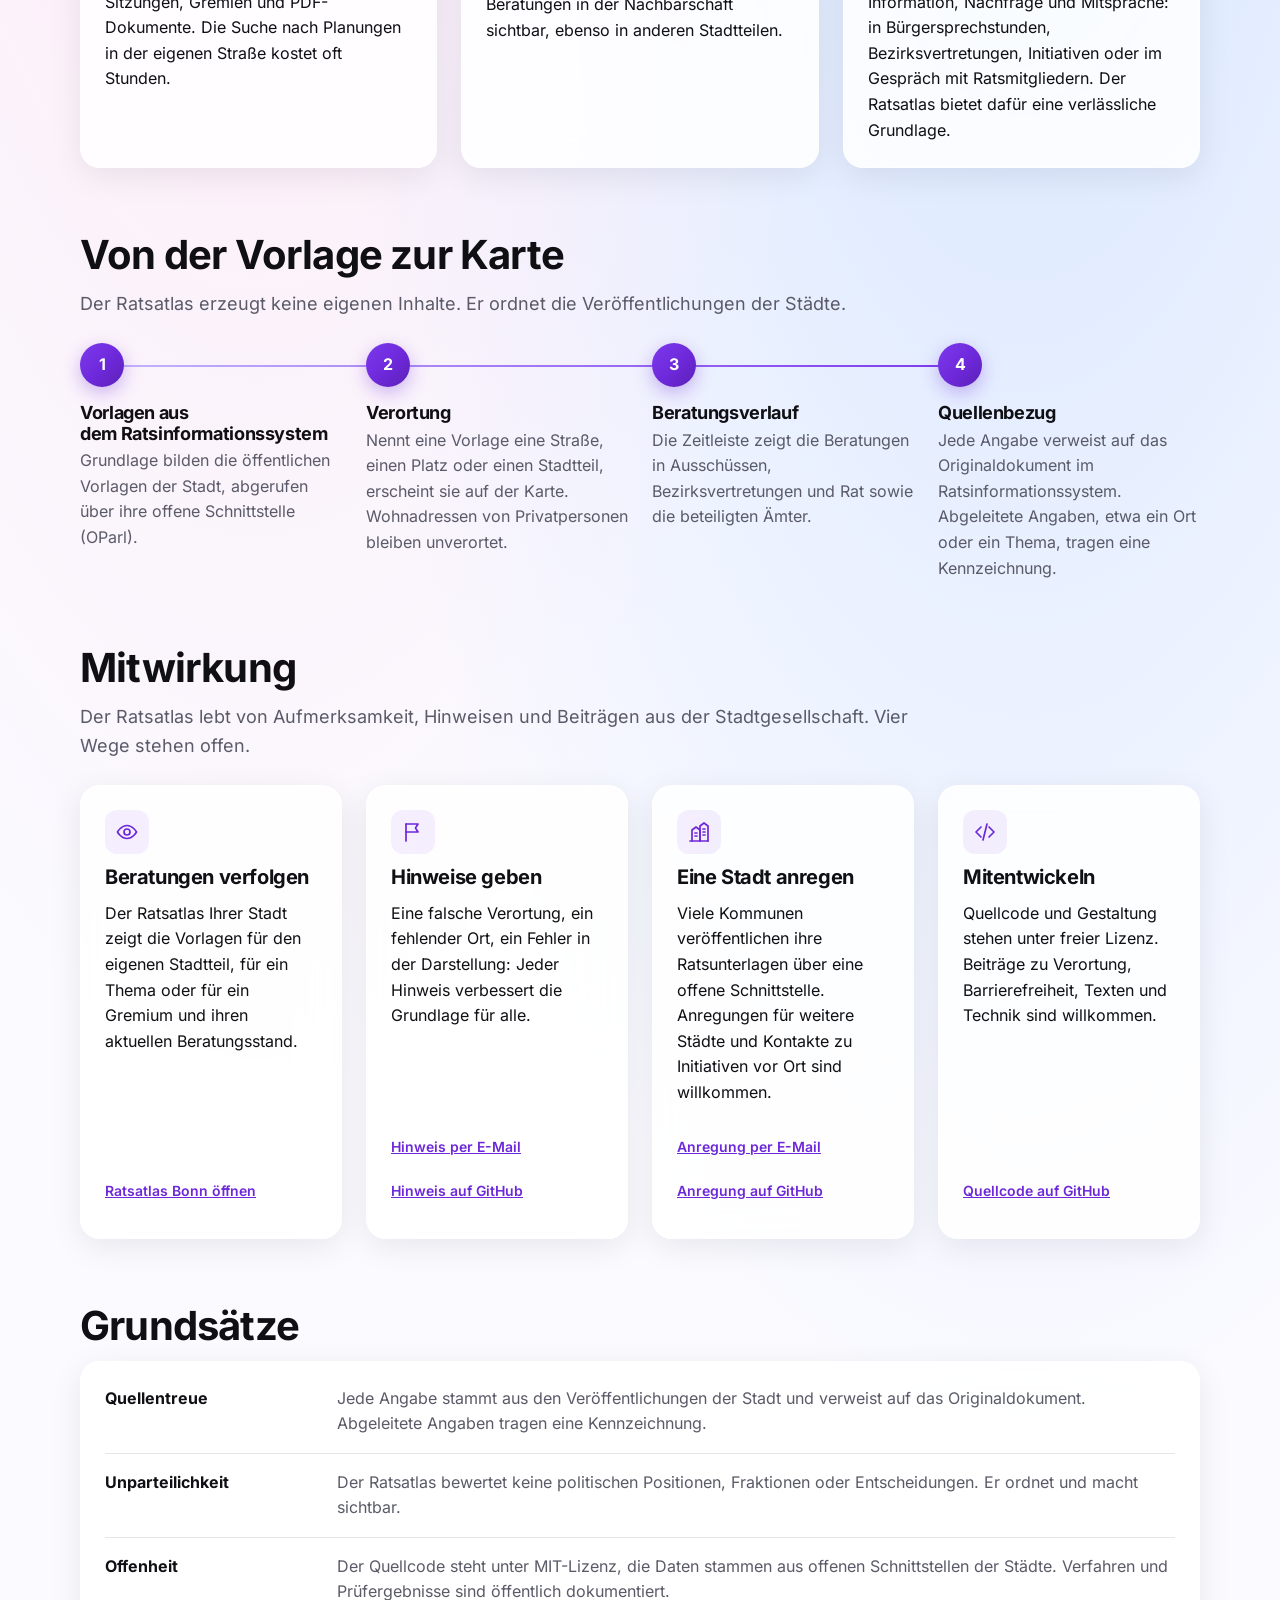
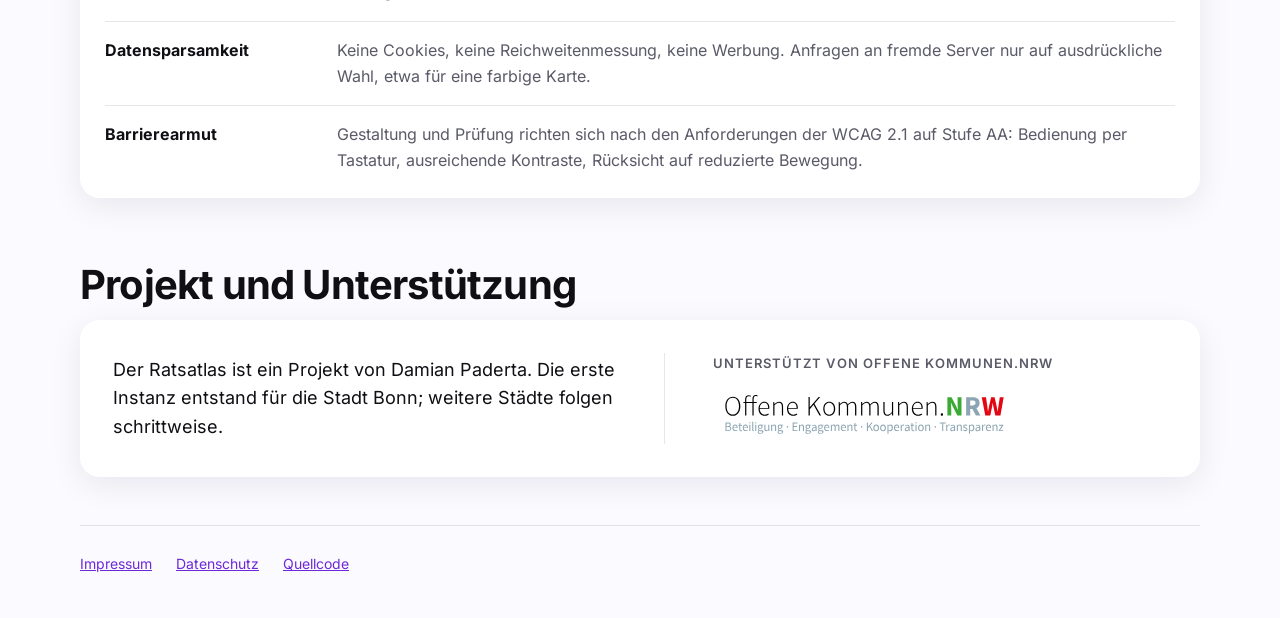
==== commit 7cb91a9b: "Seite aus bd7df2b, erzeugt 2026-11-10" ====
--- a/index.html
+++ b/index.html
@@ -174,6 +174,7 @@
       </ul>
       <ul class="vorbereitung">
         <li><strong>Ratsatlas Köln</strong> <span class="status status-vorbereitung">In Vorbereitung</span> <span class="vorbereitung-angaben">koeln.ratsatlas.de · OParl-Schnittstelle der Stadt Köln</span></li>
+        <li><strong>Ratsatlas Wuppertal</strong> <span class="status status-vorbereitung">In Vorbereitung</span> <span class="vorbereitung-angaben">wuppertal.ratsatlas.de · OParl-Schnittstelle der Stadt Wuppertal</span></li>
       </ul>
       <!-- kacheln:ende -->
     </section>
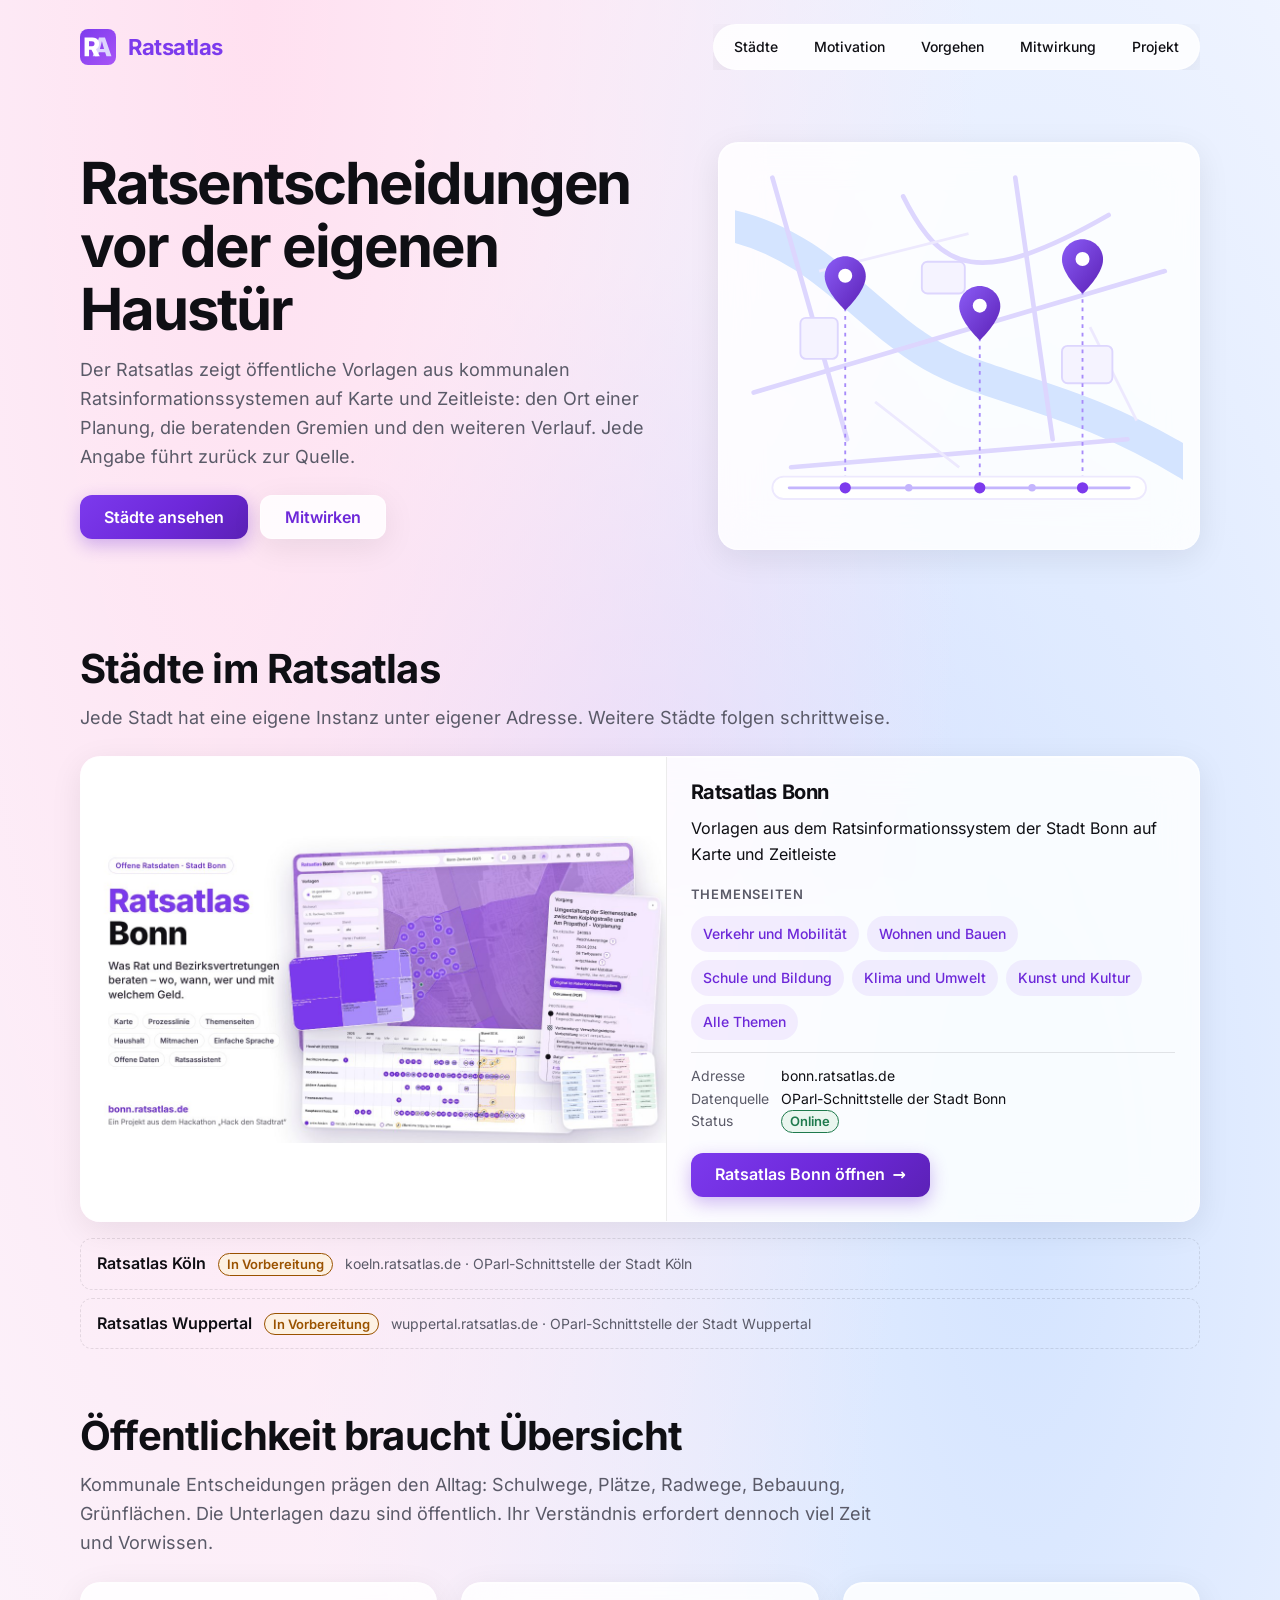
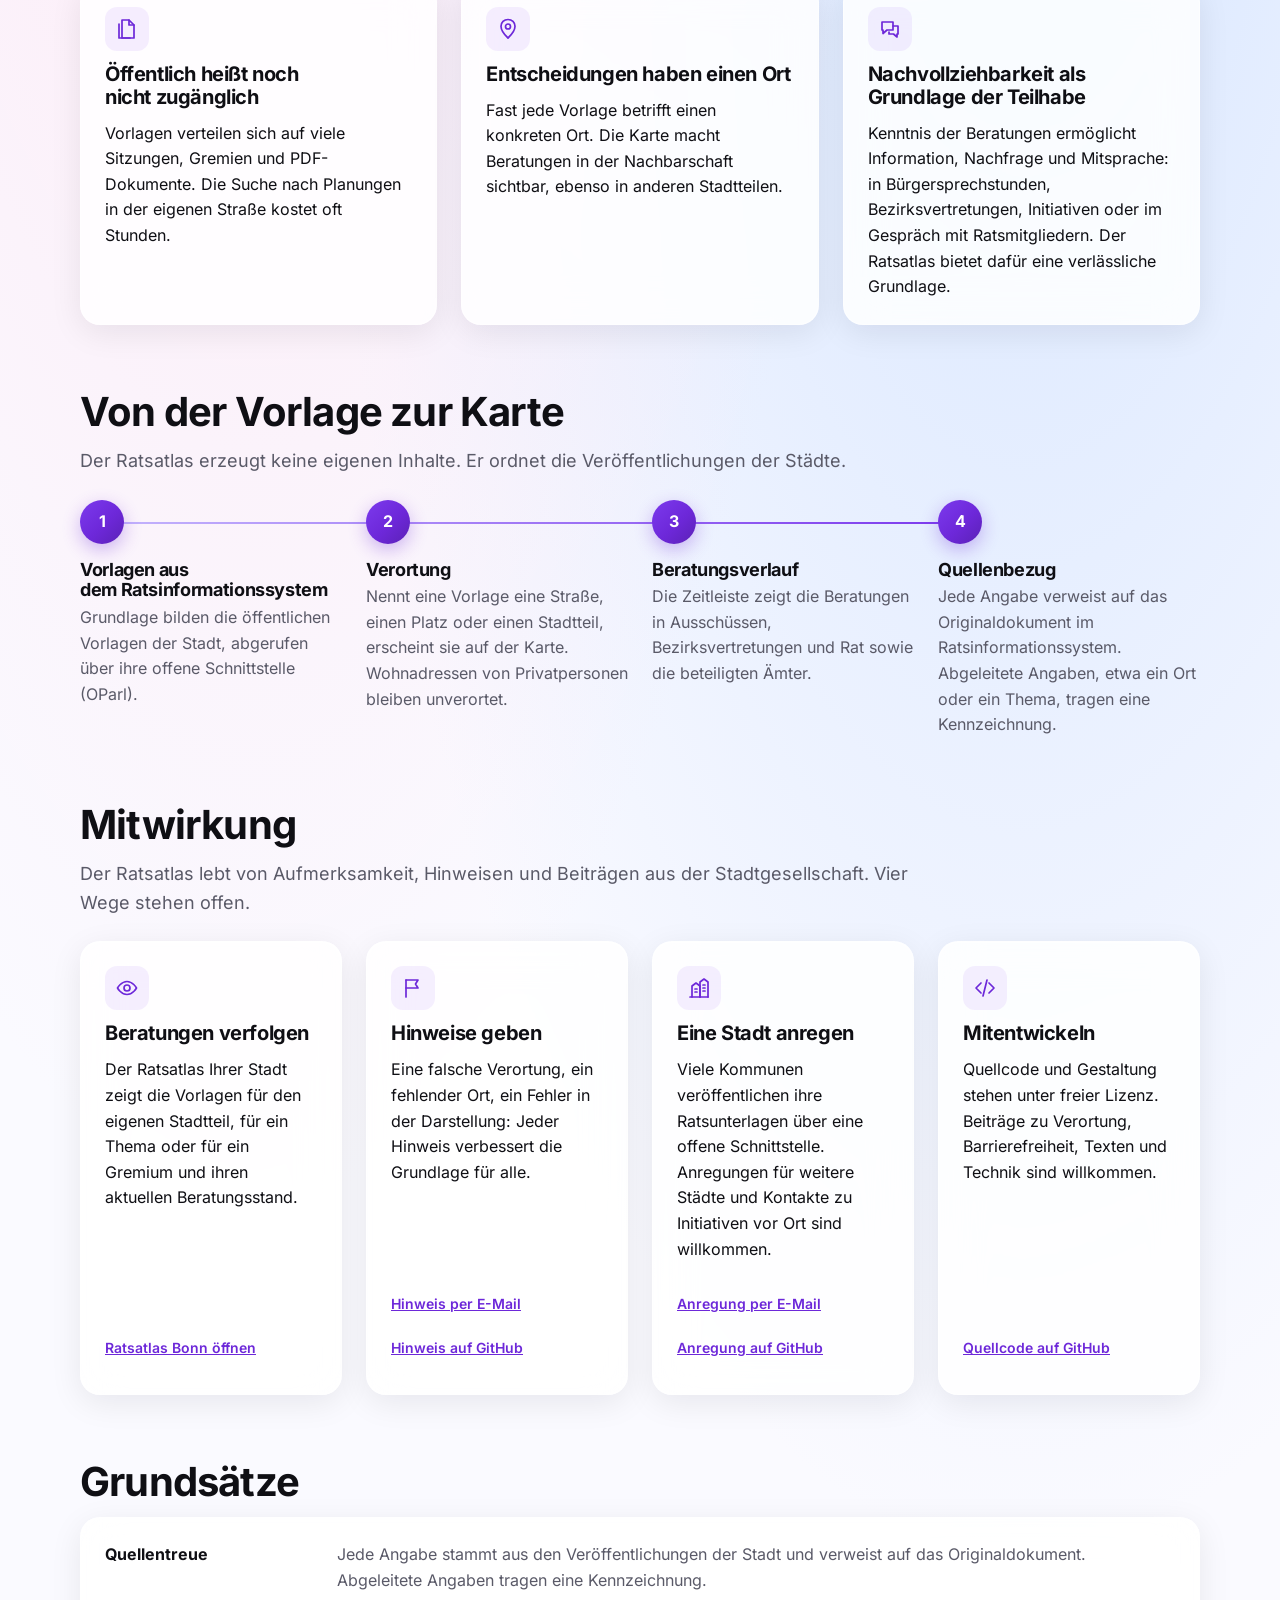
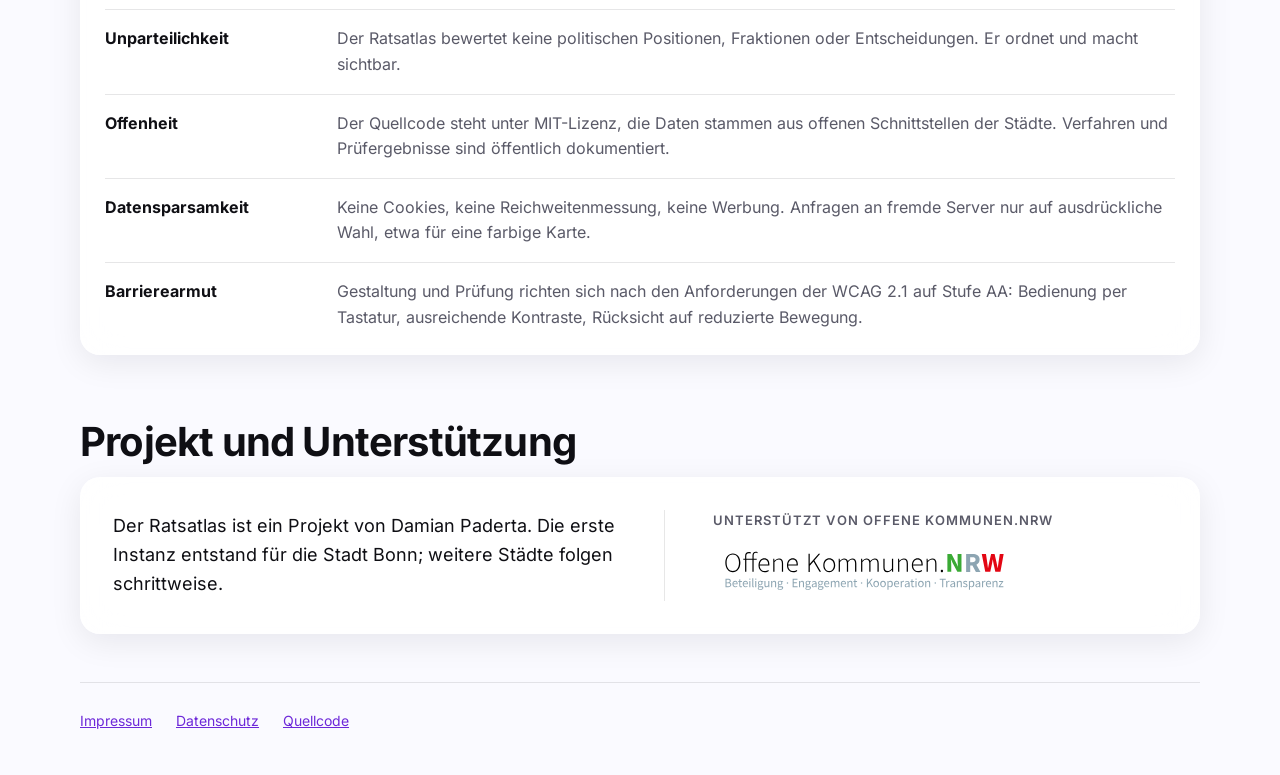
==== commit 2fa1d7ad: "Seite aus 06e46c1, erzeugt 2026-11-11" ====
--- a/index.html
+++ b/index.html
@@ -163,6 +163,15 @@
           <div class="kachel-inhalt">
             <h3>Ratsatlas Bonn</h3>
             <p class="kachel-text">Vorlagen aus dem Ratsinformationssystem der Stadt Bonn auf Karte und Zeitleiste</p>
+            <p class="kachel-themen-titel" id="themen-bonn">Themenseiten</p>
+            <ul class="kachel-themen" aria-labelledby="themen-bonn">
+              <li><a href="https://bonn.ratsatlas.de/thema/verkehr-und-mobilitaet/">Verkehr und Mobilität</a></li>
+              <li><a href="https://bonn.ratsatlas.de/thema/wohnen-und-bauen/">Wohnen und Bauen</a></li>
+              <li><a href="https://bonn.ratsatlas.de/thema/schule-und-bildung/">Schule und Bildung</a></li>
+              <li><a href="https://bonn.ratsatlas.de/thema/klima-und-umwelt/">Klima und Umwelt</a></li>
+              <li><a href="https://bonn.ratsatlas.de/thema/kunst-und-kultur/">Kunst und Kultur</a></li>
+              <li><a href="https://bonn.ratsatlas.de/thema/">Alle Themen</a></li>
+            </ul>
             <dl class="kachel-angaben">
               <dt>Adresse</dt><dd>bonn.ratsatlas.de</dd>
               <dt>Datenquelle</dt><dd>OParl-Schnittstelle der Stadt Bonn</dd>
--- a/style.css
+++ b/style.css
@@ -101,6 +101,14 @@
 .kachel-kopf img { display: block; width: 100%; height: 100%; object-fit: cover; }
 .kachel-kopf .kachel-symbol { width: 72px; height: 72px; opacity: .55; }
 .kachel-inhalt { display: flex; flex-direction: column; gap: var(--space-3); padding: var(--space-5); }
+/* Themenseiten der Instanz: eigene Links über der Klickfläche des Knopfs */
+.kachel-themen-titel { margin-top: var(--space-1); font-size: var(--text-xs); font-weight: 600; letter-spacing: .06em; text-transform: uppercase; color: var(--text-muted); }
+.kachel-themen { position: relative; z-index: 1; display: flex; flex-wrap: wrap; gap: var(--space-2); list-style: none; margin: 0; padding: 0; }
+.kachel-themen a {
+  display: inline-flex; align-items: center; min-height: 36px; padding: 0 var(--space-3); border-radius: var(--radius-pill);
+  background: rgba(124, 58, 237, 0.08); color: var(--accent-ink); font-size: var(--text-s); font-weight: 500; text-decoration: none;
+}
+.kachel-themen a:hover { background: rgba(124, 58, 237, 0.16); }
 .kachel-angaben { display: grid; grid-template-columns: 1fr; gap: 0 var(--space-3); margin: 0; padding-top: var(--space-3); border-top: 1px solid var(--line); font-size: var(--text-s); }
 /* Knopf: einziger Link der Kachel, deckt sie ganz ab; Fokus zeigt der Rahmen der Kachel */
 .kachel-aktion { margin-top: auto; padding-top: var(--space-2); }
@@ -165,8 +173,6 @@
   .marke { font-size: 22px; }
   .marke img { width: 36px; height: 36px; }
   .karten { grid-template-columns: repeat(2, minmax(0, 1fr)); gap: var(--space-5); }
-  .kachel { grid-template-columns: minmax(0, 1.1fr) minmax(0, 1fr); }
-  .kachel-kopf { aspect-ratio: auto; min-height: 100%; border-bottom: 0; border-right: 1px solid var(--border-alt); }
   .kachel-angaben { grid-template-columns: max-content 1fr; }
   .kachel-angaben dd { margin: 0; }
   .grundsaetze > div { grid-template-columns: 13em 1fr; }
@@ -181,6 +187,11 @@
   .karten-3 { grid-template-columns: repeat(3, minmax(0, 1fr)); }
   .karten-4 { grid-template-columns: repeat(4, minmax(0, 1fr)); }
   .schritte { grid-template-columns: repeat(4, minmax(0, 1fr)); }
+  /* Stadt-Kachel waagerecht: Bild links vollständig (enthält Text), weiße Fläche geht in den weißen Bildrand über */
+  .kachel { grid-template-columns: minmax(0, 1.1fr) minmax(0, 1fr); }
+  .kachel-kopf { aspect-ratio: auto; min-height: 100%; border-bottom: 0; border-right: 1px solid var(--border-alt); }
+  .kachel-kopf:has(> img:not(.kachel-symbol)) { background: #fff; }
+  .kachel-kopf img { object-fit: contain; }  /* Vorschaubild enthält Text: vollständig zeigen, nicht beschneiden */
   .schritte::before { content: ""; position: absolute; top: 22px; left: 22px; right: calc(25% - 37px); height: 2px; background: linear-gradient(90deg, var(--accent-soft), var(--accent-fill)); }
   .schritte li { padding: calc(44px + var(--space-4)) 0 0; }
   .schritte h3 { padding-top: 0; }
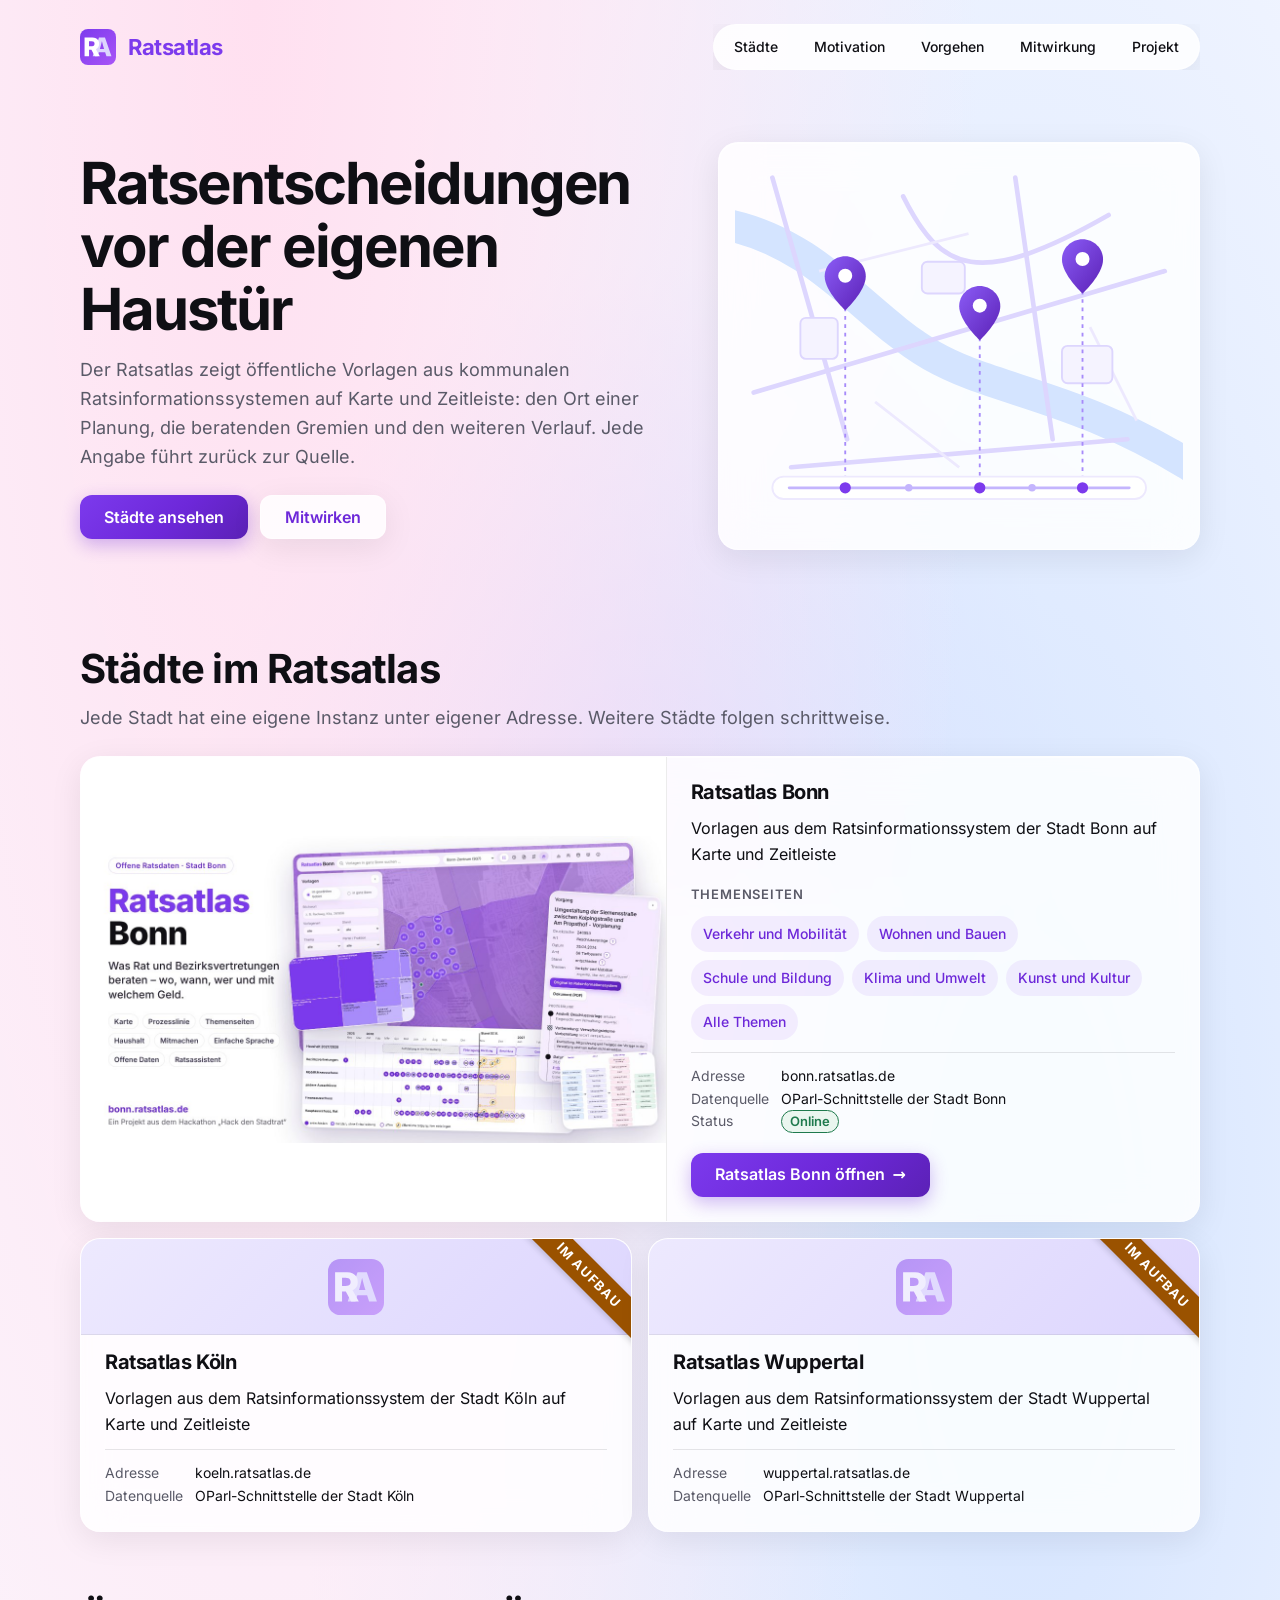
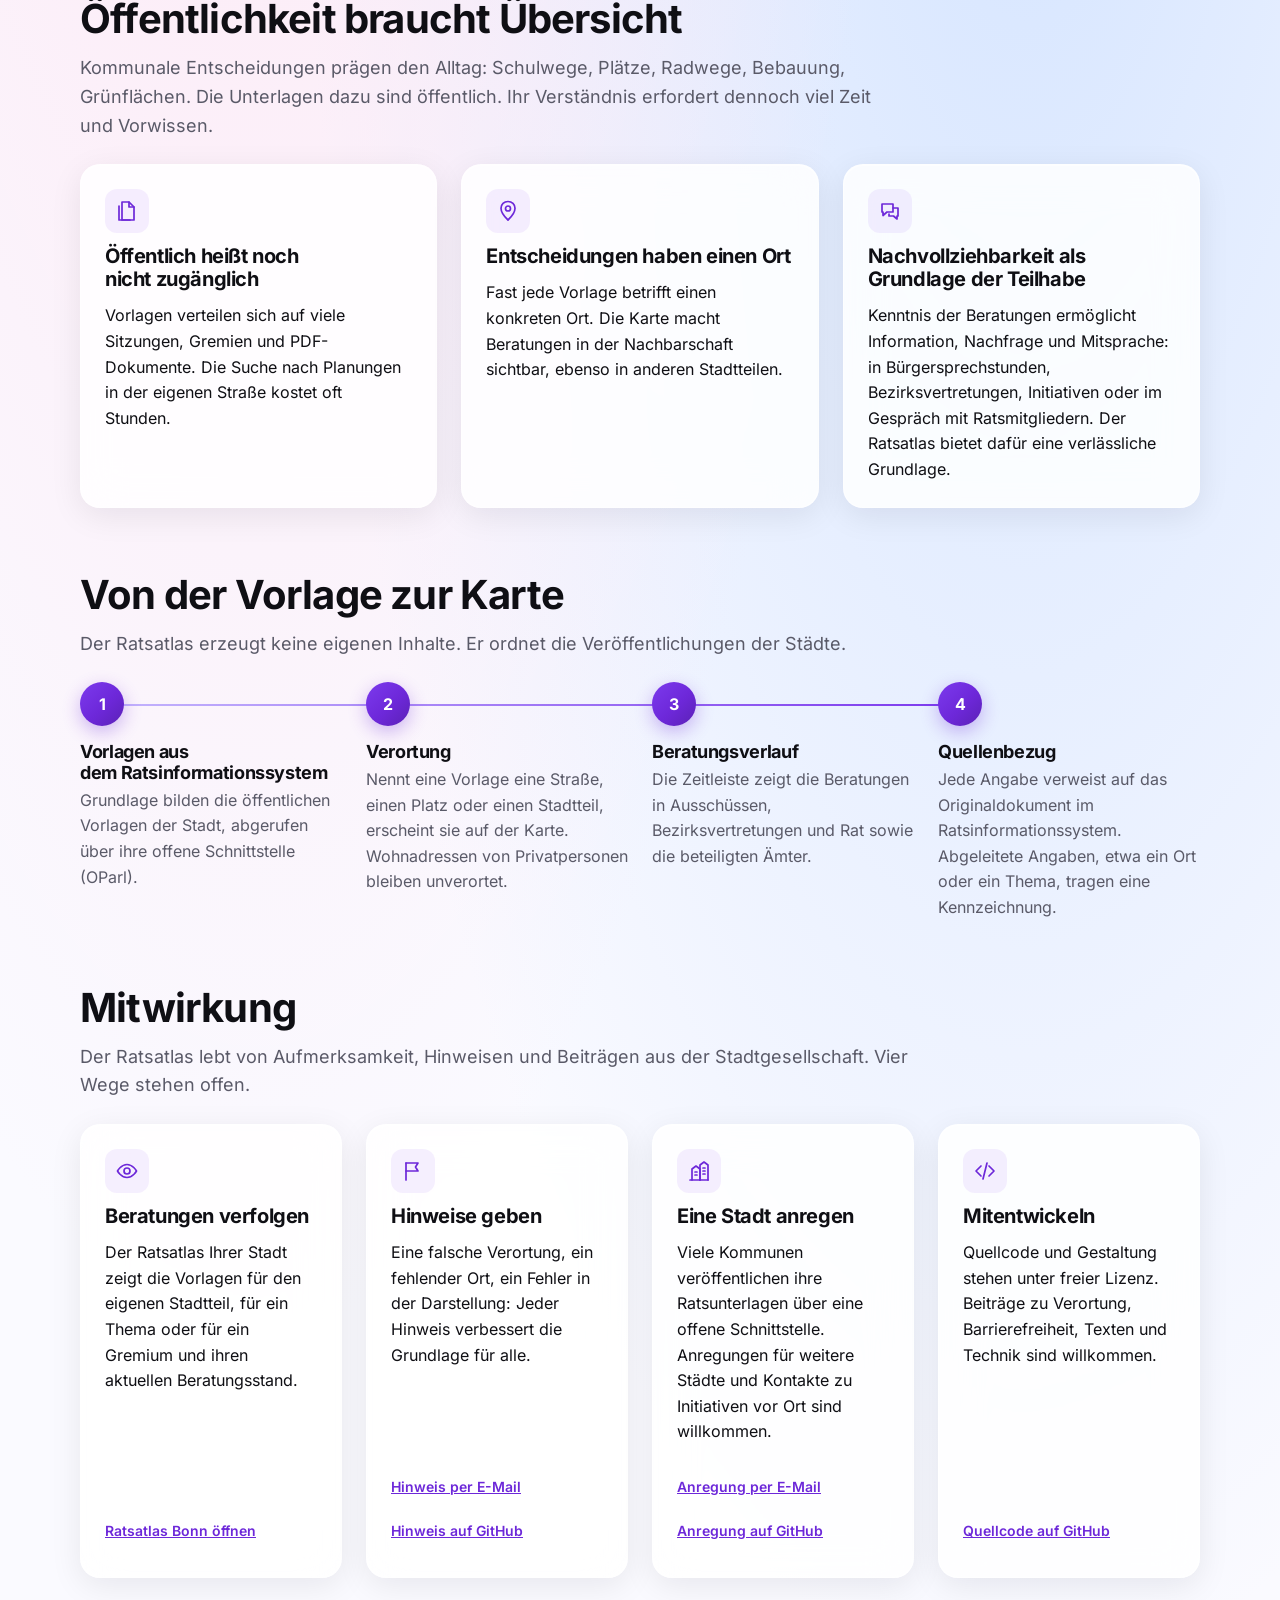
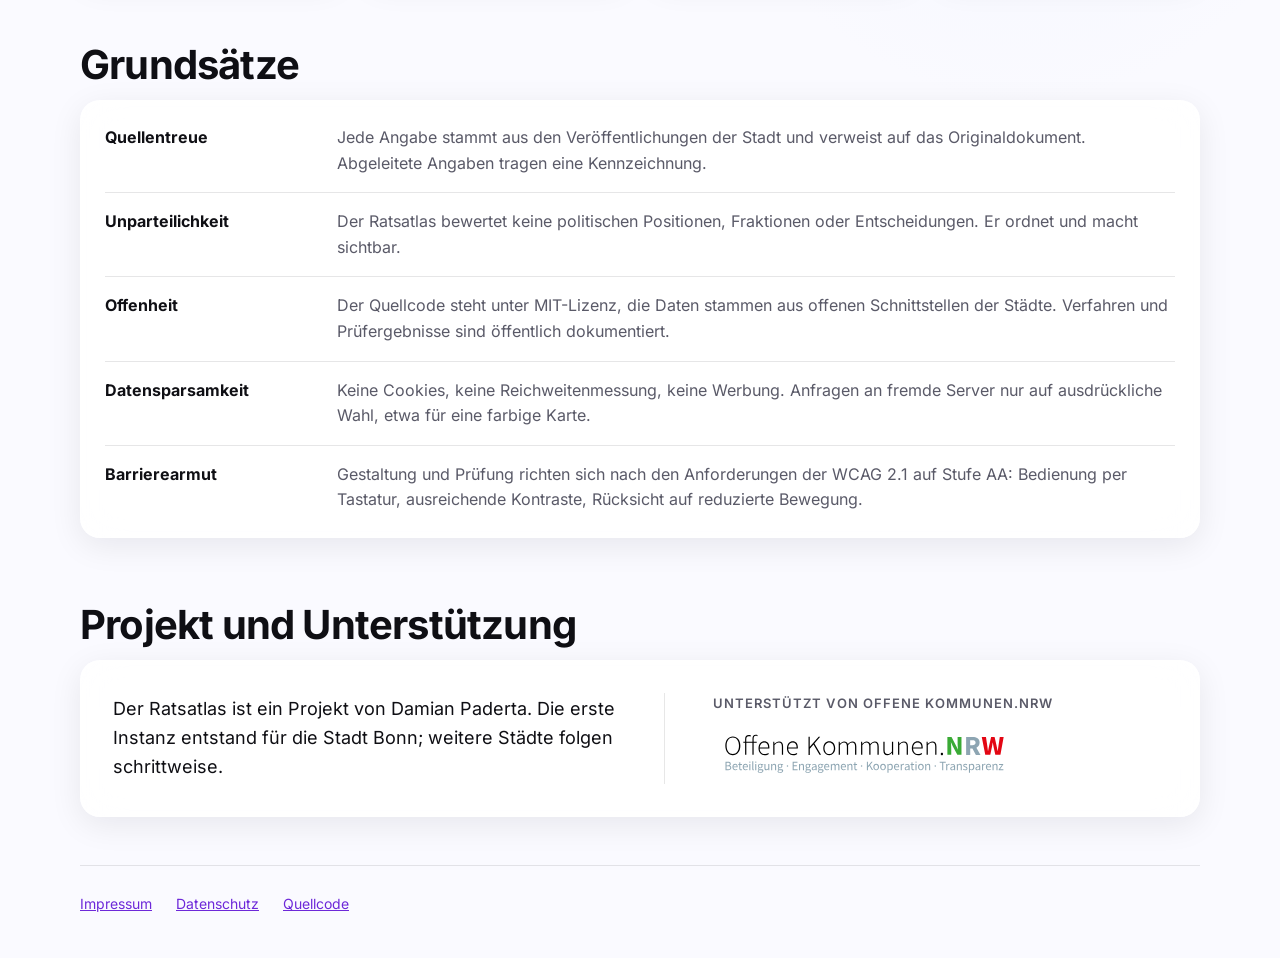
==== commit 8559da2e: "Seite aus 32a22c5, erzeugt 2026-11-11" ====
--- a/index.html
+++ b/index.html
@@ -181,9 +181,31 @@
           </div>
         </li>
       </ul>
-      <ul class="vorbereitung">
-        <li><strong>Ratsatlas Köln</strong> <span class="status status-vorbereitung">In Vorbereitung</span> <span class="vorbereitung-angaben">koeln.ratsatlas.de · OParl-Schnittstelle der Stadt Köln</span></li>
-        <li><strong>Ratsatlas Wuppertal</strong> <span class="status status-vorbereitung">In Vorbereitung</span> <span class="vorbereitung-angaben">wuppertal.ratsatlas.de · OParl-Schnittstelle der Stadt Wuppertal</span></li>
+      <ul class="kacheln kacheln-aufbau">
+        <li class="kachel kachel-aufbau glass">
+          <div class="kachel-kopf"><img class="kachel-symbol" src="favicon.svg" width="56" height="56" alt=""></div>
+          <div class="kachel-inhalt">
+            <h3>Ratsatlas Köln</h3>
+            <p class="banderole">Im Aufbau</p>
+            <p class="kachel-text">Vorlagen aus dem Ratsinformationssystem der Stadt Köln auf Karte und Zeitleiste</p>
+            <dl class="kachel-angaben">
+              <dt>Adresse</dt><dd>koeln.ratsatlas.de</dd>
+              <dt>Datenquelle</dt><dd>OParl-Schnittstelle der Stadt Köln</dd>
+            </dl>
+          </div>
+        </li>
+        <li class="kachel kachel-aufbau glass">
+          <div class="kachel-kopf"><img class="kachel-symbol" src="favicon.svg" width="56" height="56" alt=""></div>
+          <div class="kachel-inhalt">
+            <h3>Ratsatlas Wuppertal</h3>
+            <p class="banderole">Im Aufbau</p>
+            <p class="kachel-text">Vorlagen aus dem Ratsinformationssystem der Stadt Wuppertal auf Karte und Zeitleiste</p>
+            <dl class="kachel-angaben">
+              <dt>Adresse</dt><dd>wuppertal.ratsatlas.de</dd>
+              <dt>Datenquelle</dt><dd>OParl-Schnittstelle der Stadt Wuppertal</dd>
+            </dl>
+          </div>
+        </li>
       </ul>
       <!-- kacheln:ende -->
     </section>
--- a/style.css
+++ b/style.css
@@ -123,14 +123,17 @@
 .kachel-link:focus-within { outline: 2px solid var(--accent-fill); outline-offset: 3px; }
 .kachel-link:hover .knopf-pfeil, .kachel-link:focus-within .knopf-pfeil { transform: translateX(4px); }
 
-/* Städte in Vorbereitung: schmale Zeile, ohne Link und ohne Bildfläche */
-.vorbereitung { list-style: none; margin: var(--space-4) 0 0; padding: 0; display: grid; gap: var(--space-2); }
-.vorbereitung li {
-  display: flex; flex-wrap: wrap; align-items: baseline; gap: var(--space-1) var(--space-3);
-  padding: var(--space-3) var(--space-4); border: 1px dashed var(--line); border-radius: var(--radius-s); color: var(--text-muted);
-}
-.vorbereitung strong { color: var(--text); font-weight: 600; }
-.vorbereitung-angaben { font-size: var(--text-s); }
+/* Städte im Aufbau: kleinere Kachel ohne Link, ab Tablet je halbe Breite; Banderole oben rechts (Text) */
+.kacheln-aufbau { margin-top: var(--space-4); }
+.kachel-aufbau .kachel-kopf { aspect-ratio: auto; height: 96px; }
+.kachel-aufbau .kachel-symbol { width: 56px; height: 56px; opacity: .45; }
+.kachel-aufbau .kachel-inhalt { padding: var(--space-4) var(--space-5) var(--space-5); }
+.banderole {
+  position: absolute; top: 22px; right: -48px; width: 180px; transform: rotate(45deg);
+  padding: var(--space-1) 0; background: var(--warn); color: #fff; text-align: center;
+  font-size: var(--text-xs); font-weight: 700; letter-spacing: .08em; text-transform: uppercase;
+  box-shadow: 0 2px 6px rgba(15, 15, 20, 0.18);
+}
 
 /* Status als Text, die Farbe unterstützt nur */
 .status { display: inline-block; padding: 0 var(--space-2); border-radius: var(--radius-pill); font-weight: 600; font-size: var(--text-xs); line-height: 1.6; border: 1px solid currentColor; }
@@ -173,6 +176,7 @@
   .marke { font-size: 22px; }
   .marke img { width: 36px; height: 36px; }
   .karten { grid-template-columns: repeat(2, minmax(0, 1fr)); gap: var(--space-5); }
+  .kacheln-aufbau { grid-template-columns: repeat(2, minmax(0, 1fr)); }
   .kachel-angaben { grid-template-columns: max-content 1fr; }
   .kachel-angaben dd { margin: 0; }
   .grundsaetze > div { grid-template-columns: 13em 1fr; }
@@ -192,6 +196,8 @@
   .kachel-kopf { aspect-ratio: auto; min-height: 100%; border-bottom: 0; border-right: 1px solid var(--border-alt); }
   .kachel-kopf:has(> img:not(.kachel-symbol)) { background: #fff; }
   .kachel-kopf img { object-fit: contain; }  /* Vorschaubild enthält Text: vollständig zeigen, nicht beschneiden */
+  .kachel-aufbau { grid-template-columns: 1fr; }   /* kleine Kacheln bleiben senkrecht */
+  .kachel-aufbau .kachel-kopf { min-height: 0; border-right: 0; border-bottom: 1px solid var(--border-alt); }
   .schritte::before { content: ""; position: absolute; top: 22px; left: 22px; right: calc(25% - 37px); height: 2px; background: linear-gradient(90deg, var(--accent-soft), var(--accent-fill)); }
   .schritte li { padding: calc(44px + var(--space-4)) 0 0; }
   .schritte h3 { padding-top: 0; }
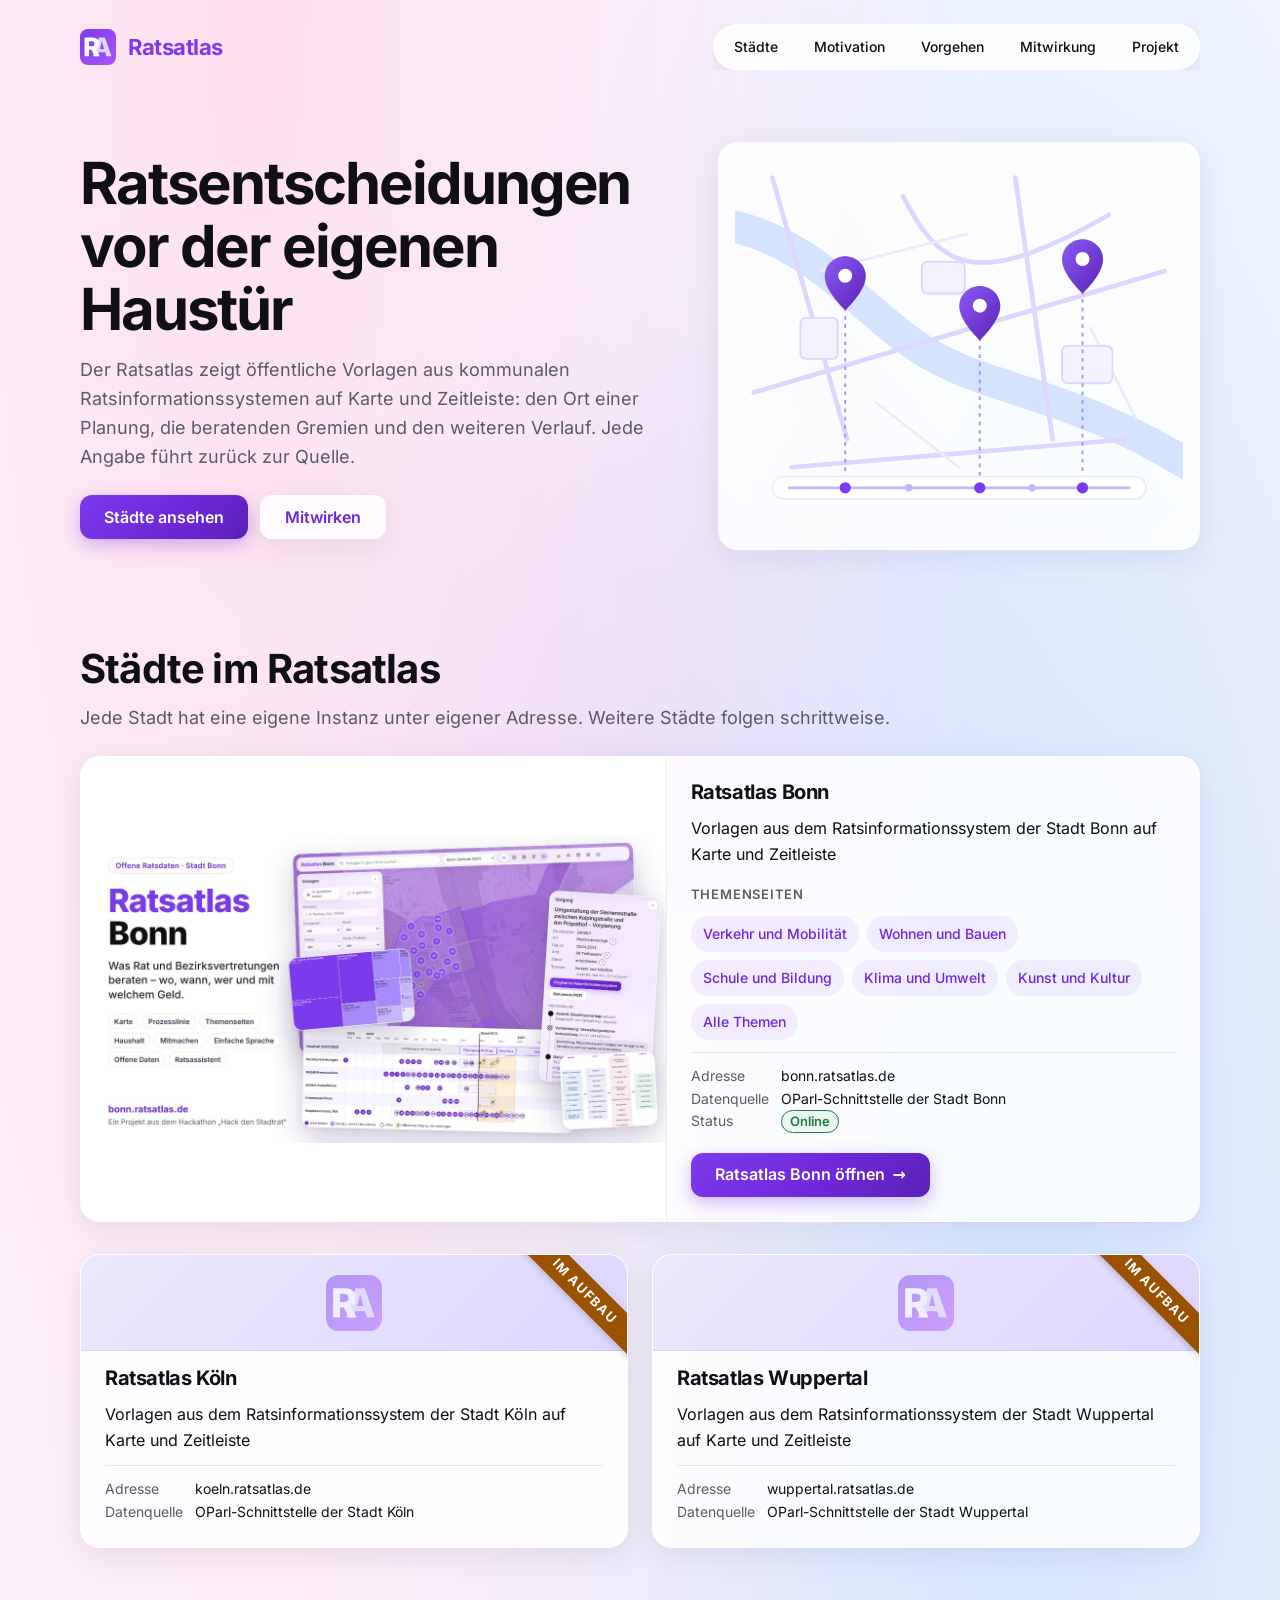
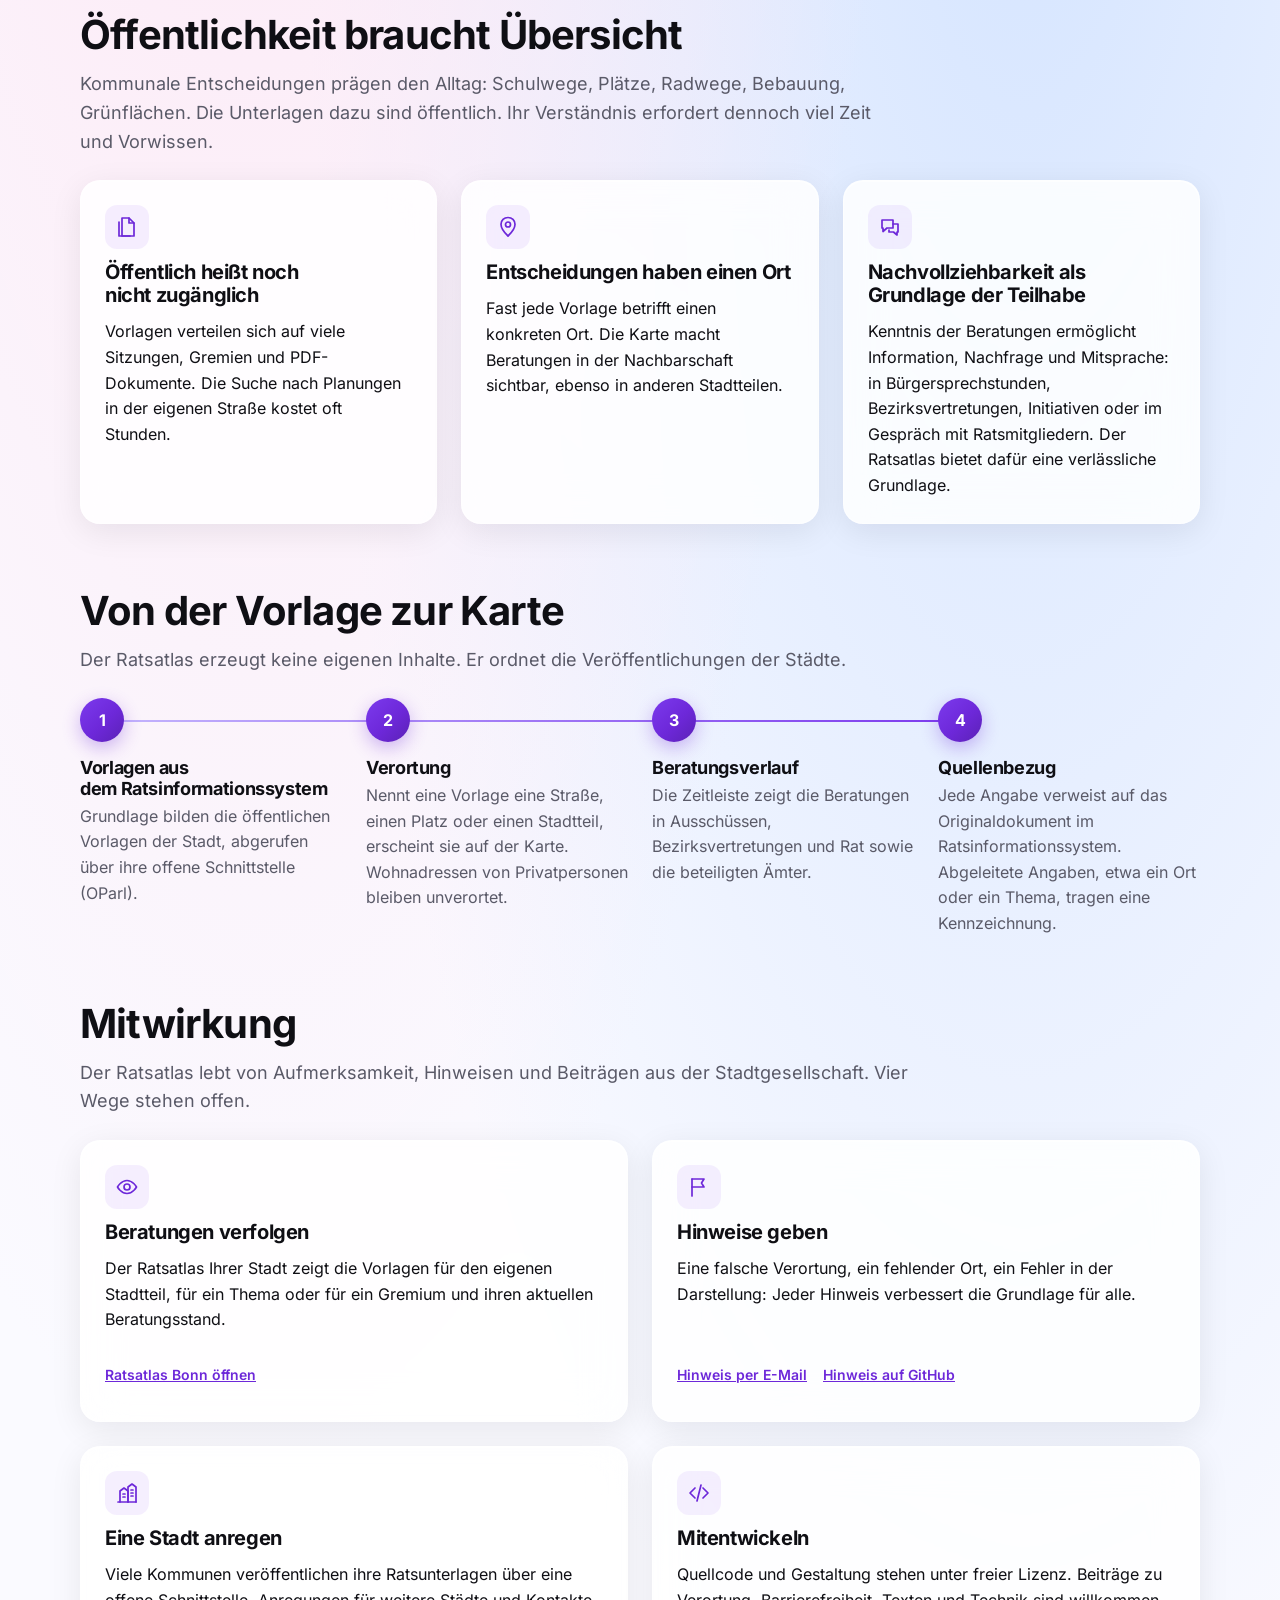
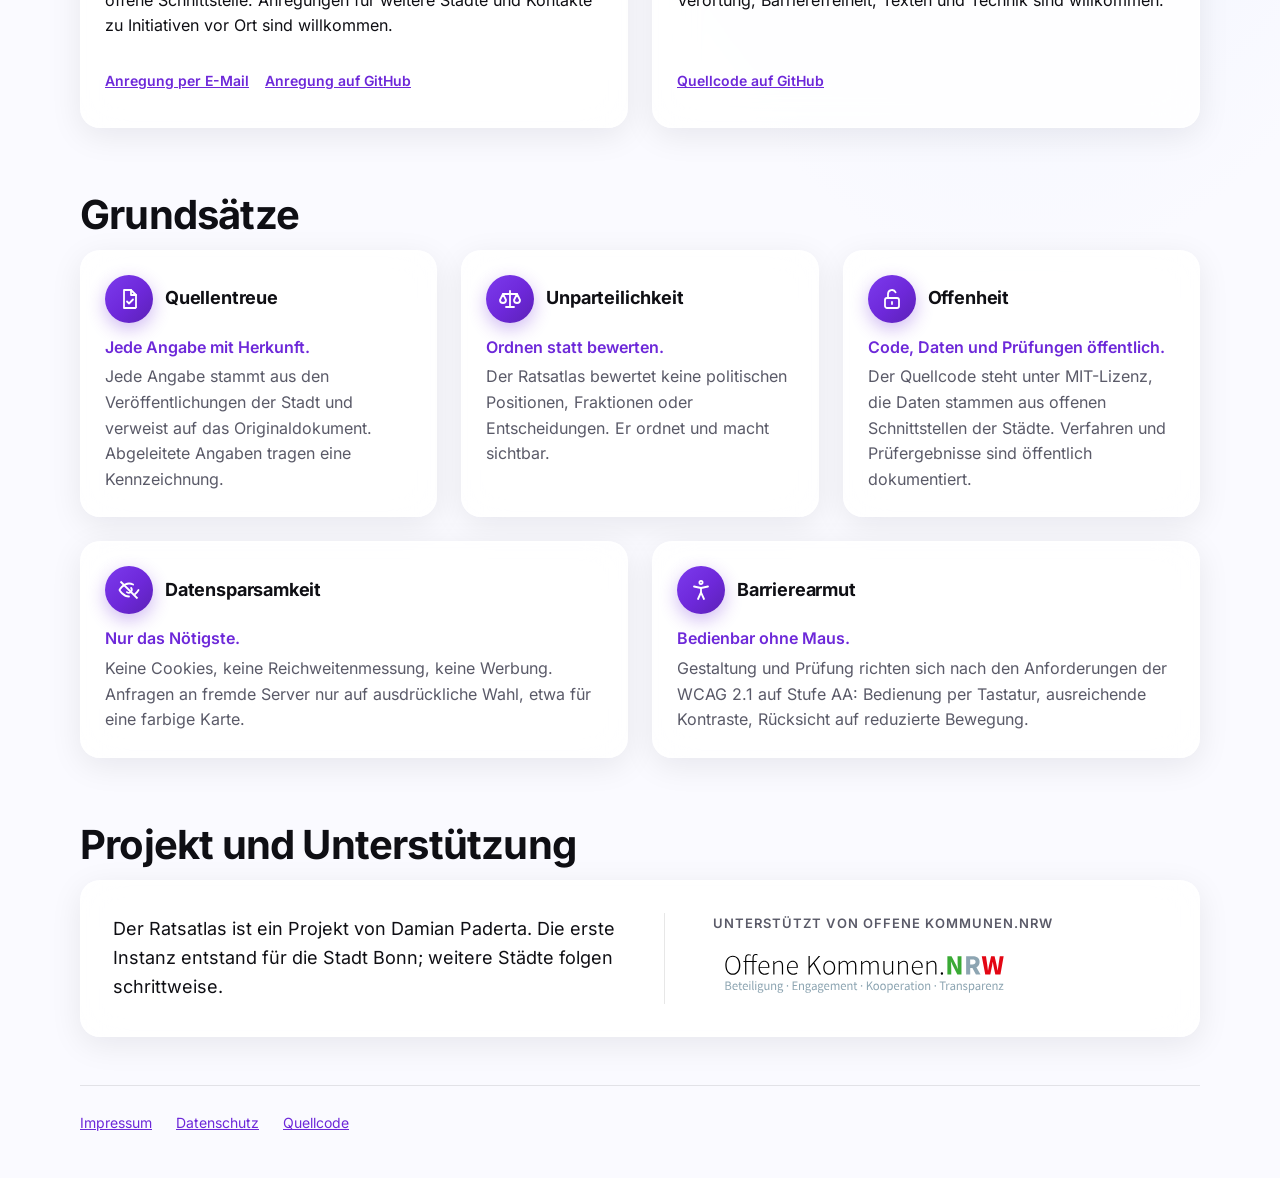
==== commit 027221f6: "Seite aus 791def1, erzeugt 2026-11-13" ====
--- a/index.html
+++ b/index.html
@@ -261,7 +261,7 @@
     <section class="abschnitt" id="mitwirkung" aria-labelledby="mitwirkung-titel">
       <h2 id="mitwirkung-titel">Mitwirkung</h2>
       <p class="abschnitt-lead">Der Ratsatlas lebt von Aufmerksamkeit, Hinweisen und Beiträgen aus der Stadtgesellschaft. Vier Wege stehen offen.</p>
-      <ul class="karten karten-4">
+      <ul class="karten">
         <li class="karte glass">
           <svg class="symbol" viewBox="0 0 24 24" aria-hidden="true" focusable="false"><path d="M2.5 12S6 5.5 12 5.5 21.5 12 21.5 12 18 18.5 12 18.5 2.5 12 2.5 12z"/><circle cx="12" cy="12" r="3"/></svg>
           <h3>Beratungen verfolgen</h3>
@@ -292,12 +292,27 @@
     <!-- 7 · Grundsätze -->
     <section class="abschnitt" id="grundsaetze" aria-labelledby="grundsaetze-titel">
       <h2 id="grundsaetze-titel">Grundsätze</h2>
-      <dl class="grundsaetze glass">
-        <div><dt>Quellentreue</dt><dd>Jede Angabe stammt aus den Veröffentlichungen der Stadt und verweist auf das Originaldokument. Abgeleitete Angaben tragen eine Kennzeichnung.</dd></div>
-        <div><dt>Unparteilichkeit</dt><dd>Der Ratsatlas bewertet keine politischen Positionen, Fraktionen oder Entscheidungen. Er ordnet und macht sichtbar.</dd></div>
-        <div><dt>Offenheit</dt><dd>Der Quellcode steht unter MIT-Lizenz, die Daten stammen aus offenen Schnittstellen der Städte. Verfahren und Prüfergebnisse sind öffentlich dokumentiert.</dd></div>
-        <div><dt>Datensparsamkeit</dt><dd>Keine Cookies, keine Reichweitenmessung, keine Werbung. Anfragen an fremde Server nur auf ausdrückliche Wahl, etwa für eine farbige Karte.</dd></div>
-        <div><dt>Barrierearmut</dt><dd>Gestaltung und Prüfung richten sich nach den Anforderungen der WCAG 2.1 auf Stufe AA: Bedienung per Tastatur, ausreichende Kontraste, Rücksicht auf reduzierte Bewegung.</dd></div>
+      <dl class="grundsaetze">
+        <div class="grundsatz glass">
+          <dt><svg class="grundsatz-symbol" viewBox="0 0 24 24" aria-hidden="true" focusable="false"><path d="M7 3h7l5 5v13H7z"/><path d="M14 3v5h5"/><path d="M10 14.5l2 2 4-4"/></svg>Quellentreue</dt>
+          <dd><strong class="grundsatz-kern">Jede Angabe mit Herkunft.</strong> Jede Angabe stammt aus den Veröffentlichungen der Stadt und verweist auf das Originaldokument. Abgeleitete Angaben tragen eine Kennzeichnung.</dd>
+        </div>
+        <div class="grundsatz glass">
+          <dt><svg class="grundsatz-symbol" viewBox="0 0 24 24" aria-hidden="true" focusable="false"><path d="M12 4v16"/><path d="M8 20h8"/><path d="M5 7h14"/><path d="M5 7l-3 6a3 3 0 0 0 6 0z"/><path d="M19 7l-3 6a3 3 0 0 0 6 0z"/></svg>Unparteilichkeit</dt>
+          <dd><strong class="grundsatz-kern">Ordnen statt bewerten.</strong> Der Ratsatlas bewertet keine politischen Positionen, Fraktionen oder Entscheidungen. Er ordnet und macht sichtbar.</dd>
+        </div>
+        <div class="grundsatz glass">
+          <dt><svg class="grundsatz-symbol" viewBox="0 0 24 24" aria-hidden="true" focusable="false"><rect x="5" y="11" width="14" height="10" rx="2"/><path d="M8 11V7a4 4 0 0 1 7.6-1.7"/><path d="M12 15v2"/></svg>Offenheit</dt>
+          <dd><strong class="grundsatz-kern">Code, Daten und Prüfungen öffentlich.</strong> Der Quellcode steht unter MIT-Lizenz, die Daten stammen aus offenen Schnittstellen der Städte. Verfahren und Prüfergebnisse sind öffentlich dokumentiert.</dd>
+        </div>
+        <div class="grundsatz glass">
+          <dt><svg class="grundsatz-symbol" viewBox="0 0 24 24" aria-hidden="true" focusable="false"><path d="M2.5 12S6 5.5 12 5.5c1.5 0 2.9.4 4.1 1M21.5 12s-1.2 2.2-3.4 4M12 18.5C6 18.5 2.5 12 2.5 12"/><path d="M9.9 14.1a3 3 0 0 0 4.2-4.2"/><path d="M3 3l18 18"/></svg>Datensparsamkeit</dt>
+          <dd><strong class="grundsatz-kern">Nur das Nötigste.</strong> Keine Cookies, keine Reichweitenmessung, keine Werbung. Anfragen an fremde Server nur auf ausdrückliche Wahl, etwa für eine farbige Karte.</dd>
+        </div>
+        <div class="grundsatz glass">
+          <dt><svg class="grundsatz-symbol" viewBox="0 0 24 24" aria-hidden="true" focusable="false"><circle cx="12" cy="4.5" r="1.6"/><path d="M5 8.5l7 1.5 7-1.5"/><path d="M12 10v4.5"/><path d="M12 14.5L9 21"/><path d="M12 14.5L15 21"/></svg>Barrierearmut</dt>
+          <dd><strong class="grundsatz-kern">Bedienbar ohne Maus.</strong> Gestaltung und Prüfung richten sich nach den Anforderungen der WCAG 2.1 auf Stufe AA: Bedienung per Tastatur, ausreichende Kontraste, Rücksicht auf reduzierte Bewegung.</dd>
+        </div>
       </dl>
     </section>
 
--- a/style.css
+++ b/style.css
@@ -124,7 +124,7 @@
 .kachel-link:hover .knopf-pfeil, .kachel-link:focus-within .knopf-pfeil { transform: translateX(4px); }
 
 /* Städte im Aufbau: kleinere Kachel ohne Link, ab Tablet je halbe Breite; Banderole oben rechts (Text) */
-.kacheln-aufbau { margin-top: var(--space-4); }
+.kacheln-aufbau { margin-top: var(--space-6); }  /* deutlich getrennt von der Bonner Kachel, nicht angeklebt */
 .kachel-aufbau .kachel-kopf { aspect-ratio: auto; height: 96px; }
 .kachel-aufbau .kachel-symbol { width: 56px; height: 56px; opacity: .45; }
 .kachel-aufbau .kachel-inhalt { padding: var(--space-4) var(--space-5) var(--space-5); }
@@ -141,11 +141,16 @@
 .status-vorbereitung { color: var(--warn); background: #fdf1e3; }
 
 /* Grundsätze */
-.grundsaetze { margin: 0; padding: var(--space-2) var(--space-5); display: grid; }
-.grundsaetze > div { display: grid; gap: var(--space-1) var(--space-5); padding: var(--space-4) 0; border-top: 1px solid var(--line); }
-.grundsaetze > div:first-child { border-top: 0; }
-.grundsaetze dt { font-weight: 700; }
+/* Grundsätze: Karte je Grundsatz mit Symbol und Kernsatz; Telefon einspaltig, Tablet zwei, Desktop drei und zwei */
+.grundsaetze { list-style: none; margin: 0; padding: 0; display: grid; gap: var(--space-4); }
+.grundsatz { display: flex; flex-direction: column; gap: var(--space-3); padding: var(--space-5); }
+.grundsaetze dt { display: flex; align-items: center; gap: var(--space-3); font-size: var(--text-l); font-weight: 700; letter-spacing: -0.01em; }
+.grundsatz-symbol {
+  width: 48px; height: 48px; padding: 12px; border-radius: 50%; flex: none; background: var(--cta); box-shadow: var(--cta-shadow);
+  fill: none; stroke: #fff; stroke-width: 1.8; stroke-linecap: round; stroke-linejoin: round;
+}
 .grundsaetze dd { margin: 0; color: var(--text-muted); }
+.grundsatz-kern { display: block; margin-bottom: var(--space-1); color: var(--accent-ink); font-weight: 600; }
 
 /* Projekt und Unterstützung */
 .projekt { display: grid; gap: var(--space-5); padding: var(--space-5); align-items: center; }
@@ -153,7 +158,7 @@
 .projekt-unterstuetzung { padding-top: var(--space-5); border-top: 1px solid var(--line); }
 .projekt-label { margin-bottom: var(--space-3); font-size: var(--text-xs); font-weight: 600; letter-spacing: .08em; text-transform: uppercase; color: var(--text-muted); }
 .projekt-logo { display: inline-block; border-radius: var(--radius-s); }
-.projekt-unterstuetzung img { display: block; width: min(300px, 100%); height: auto; }
+.projekt-unterstuetzung img { display: block; width: 300px; max-width: 100%; height: auto; }  /* feste Breite: min(…, 100%) ergab in Firefox im inline-block-Link 0 px */
 
 /* Fuß */
 .fuss { margin-top: var(--space-7); padding: var(--space-4) 0 var(--space-6); border-top: 1px solid var(--line); color: var(--text-muted); font-size: var(--text-s); }
@@ -179,7 +184,9 @@
   .kacheln-aufbau { grid-template-columns: repeat(2, minmax(0, 1fr)); }
   .kachel-angaben { grid-template-columns: max-content 1fr; }
   .kachel-angaben dd { margin: 0; }
-  .grundsaetze > div { grid-template-columns: 13em 1fr; }
+  .grundsaetze { grid-template-columns: repeat(2, minmax(0, 1fr)); gap: var(--space-5); }
+  .grundsatz:last-child { grid-column: 1 / -1; }
+  .kacheln-aufbau { gap: var(--space-5); }
   .page { padding: var(--space-4) var(--space-6) var(--space-6); }
 }
 
@@ -189,7 +196,9 @@
   .einstieg { grid-template-columns: 1.1fr 0.9fr; gap: var(--space-7); padding: var(--space-8) 0 var(--space-6); }
   .abschnitt { padding-top: var(--space-8); }
   .karten-3 { grid-template-columns: repeat(3, minmax(0, 1fr)); }
-  .karten-4 { grid-template-columns: repeat(4, minmax(0, 1fr)); }
+  .grundsaetze { grid-template-columns: repeat(6, minmax(0, 1fr)); }
+  .grundsatz, .grundsatz:last-child { grid-column: span 2; }
+  .grundsatz:nth-child(n+4) { grid-column: span 3; }
   .schritte { grid-template-columns: repeat(4, minmax(0, 1fr)); }
   /* Stadt-Kachel waagerecht: Bild links vollständig (enthält Text), weiße Fläche geht in den weißen Bildrand über */
   .kachel { grid-template-columns: minmax(0, 1.1fr) minmax(0, 1fr); }
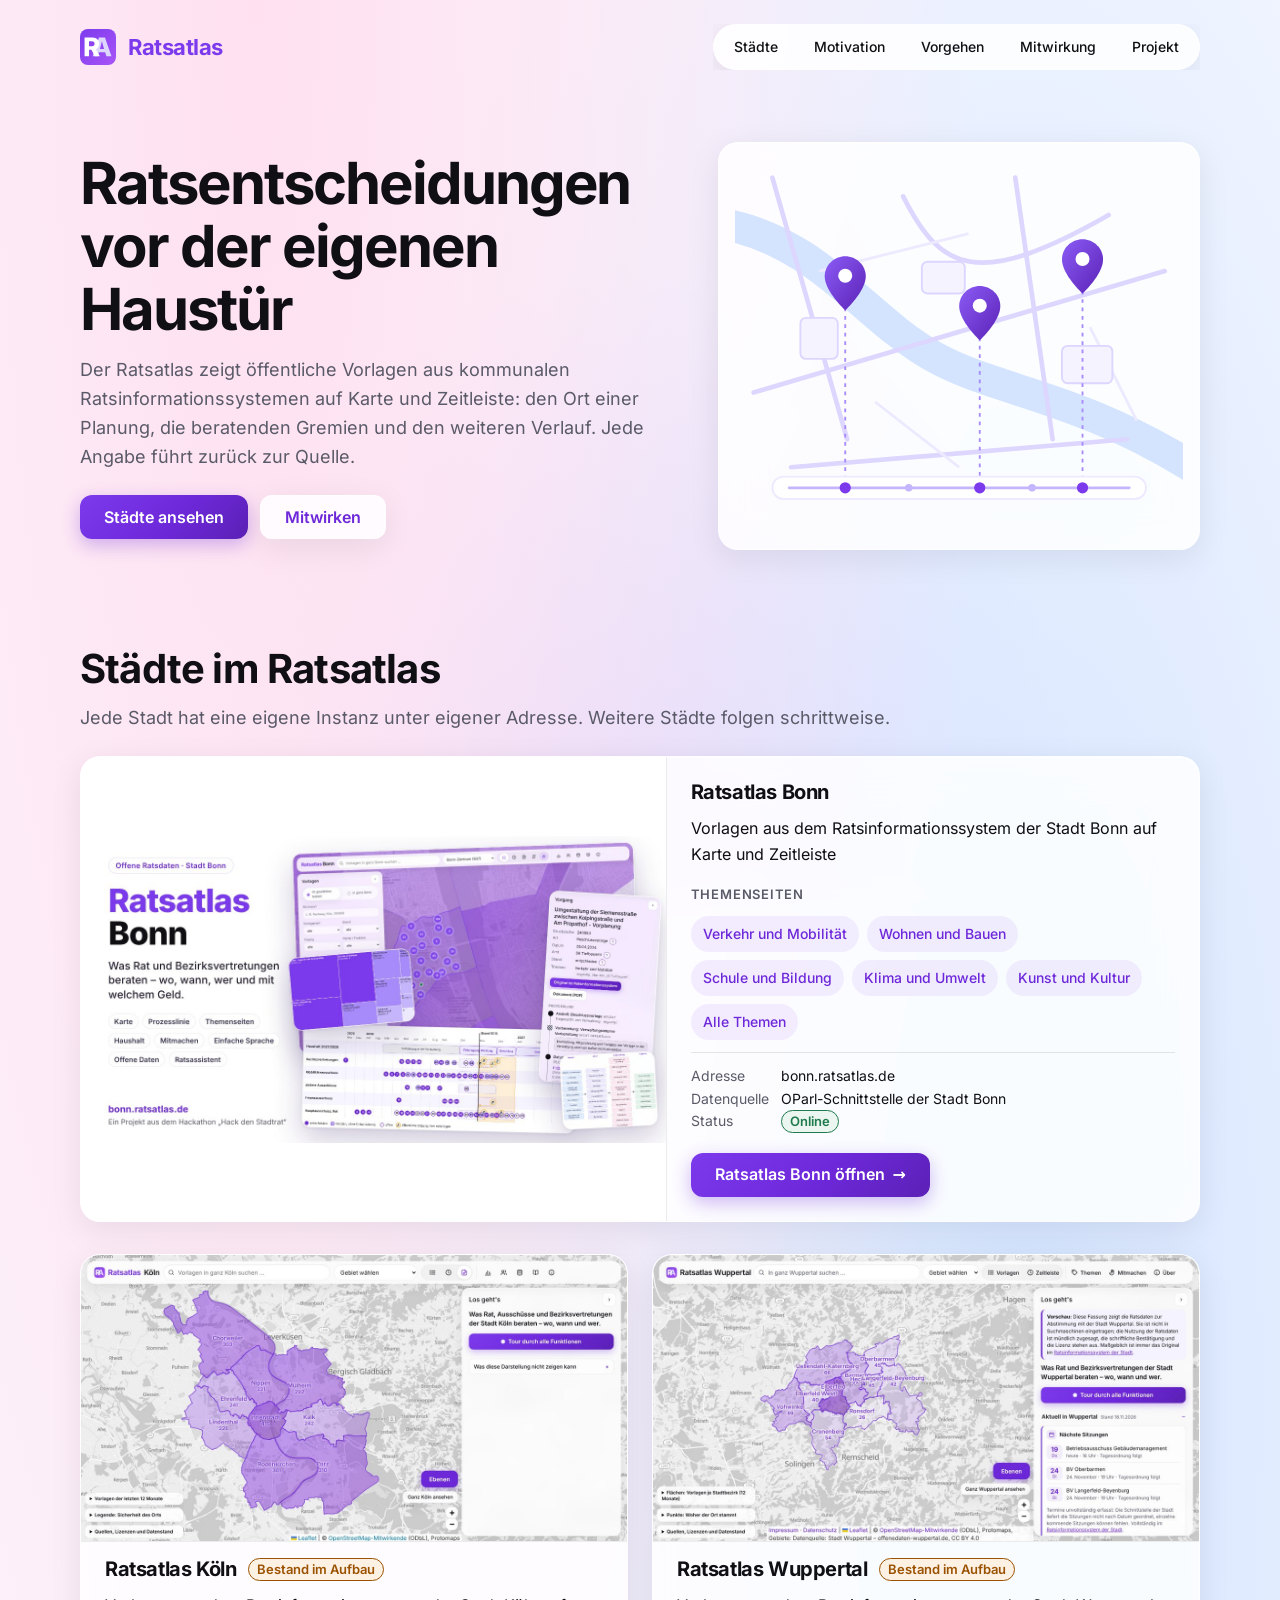
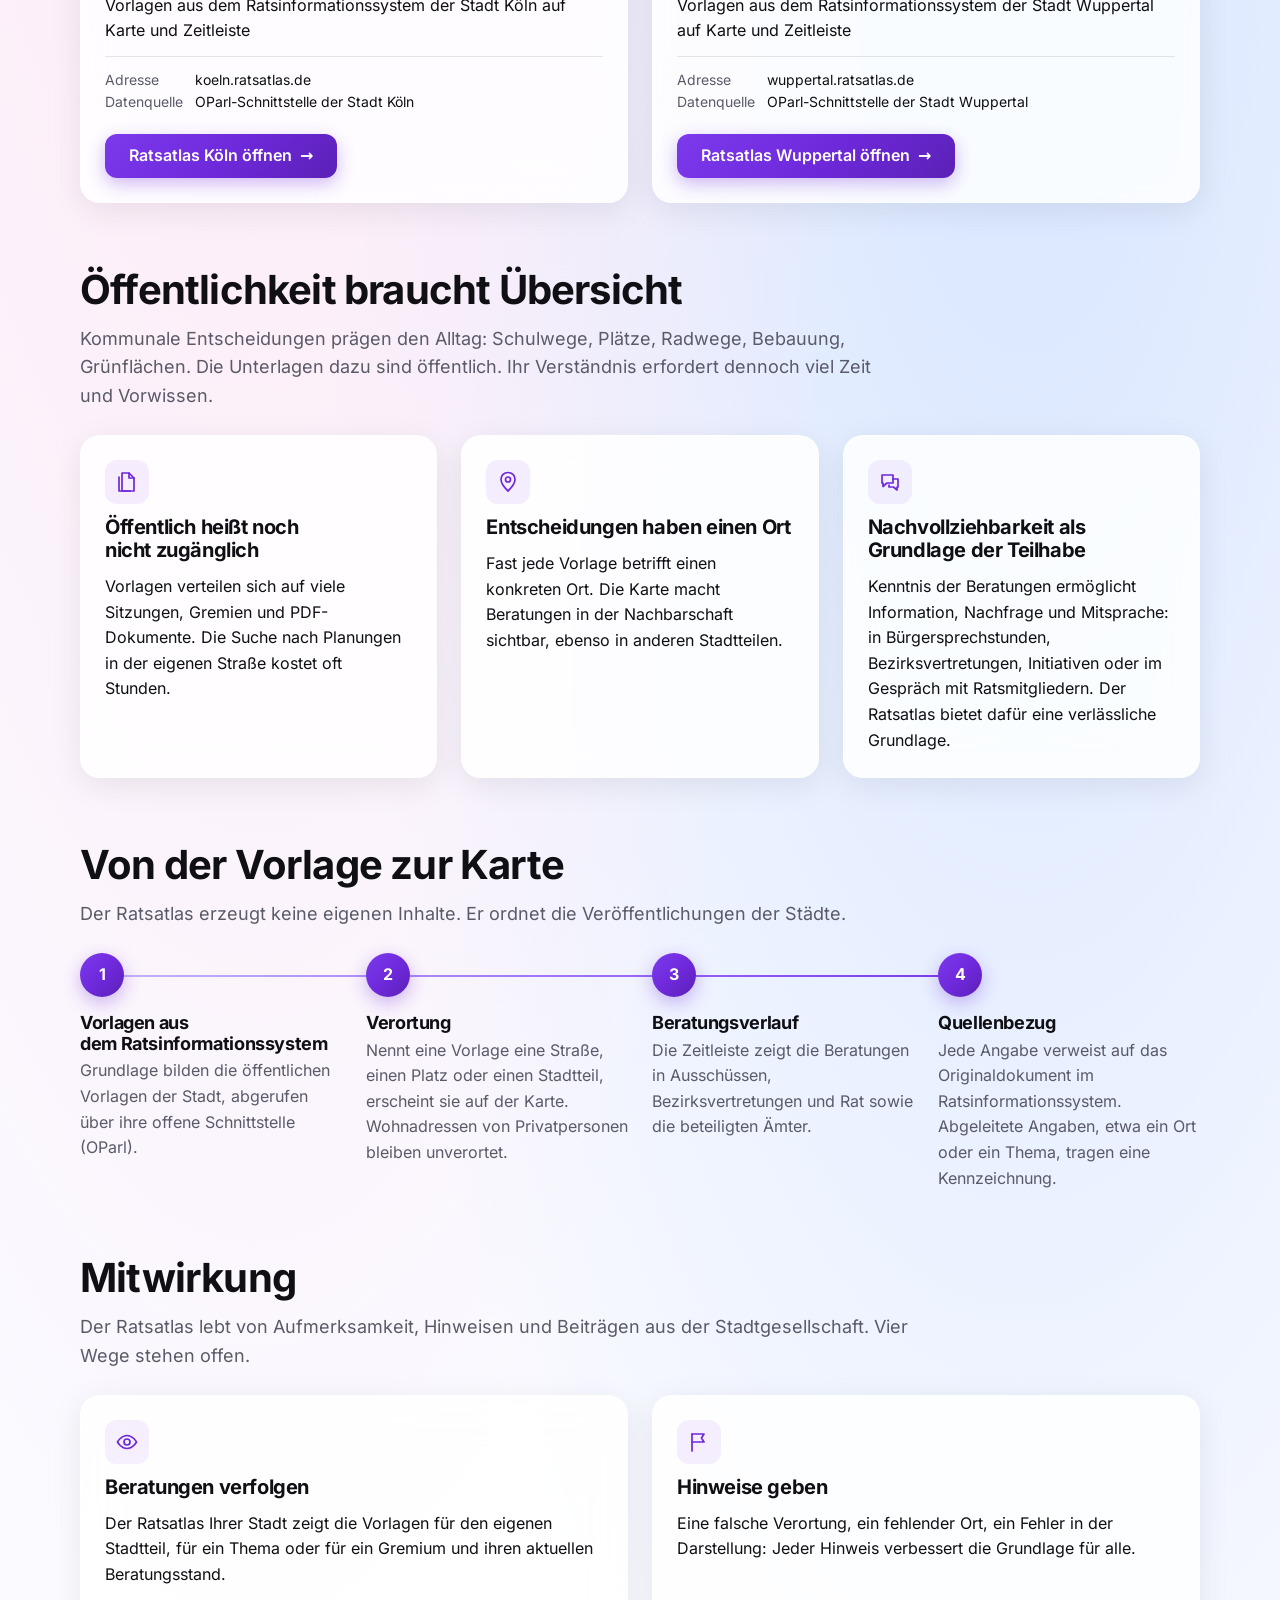
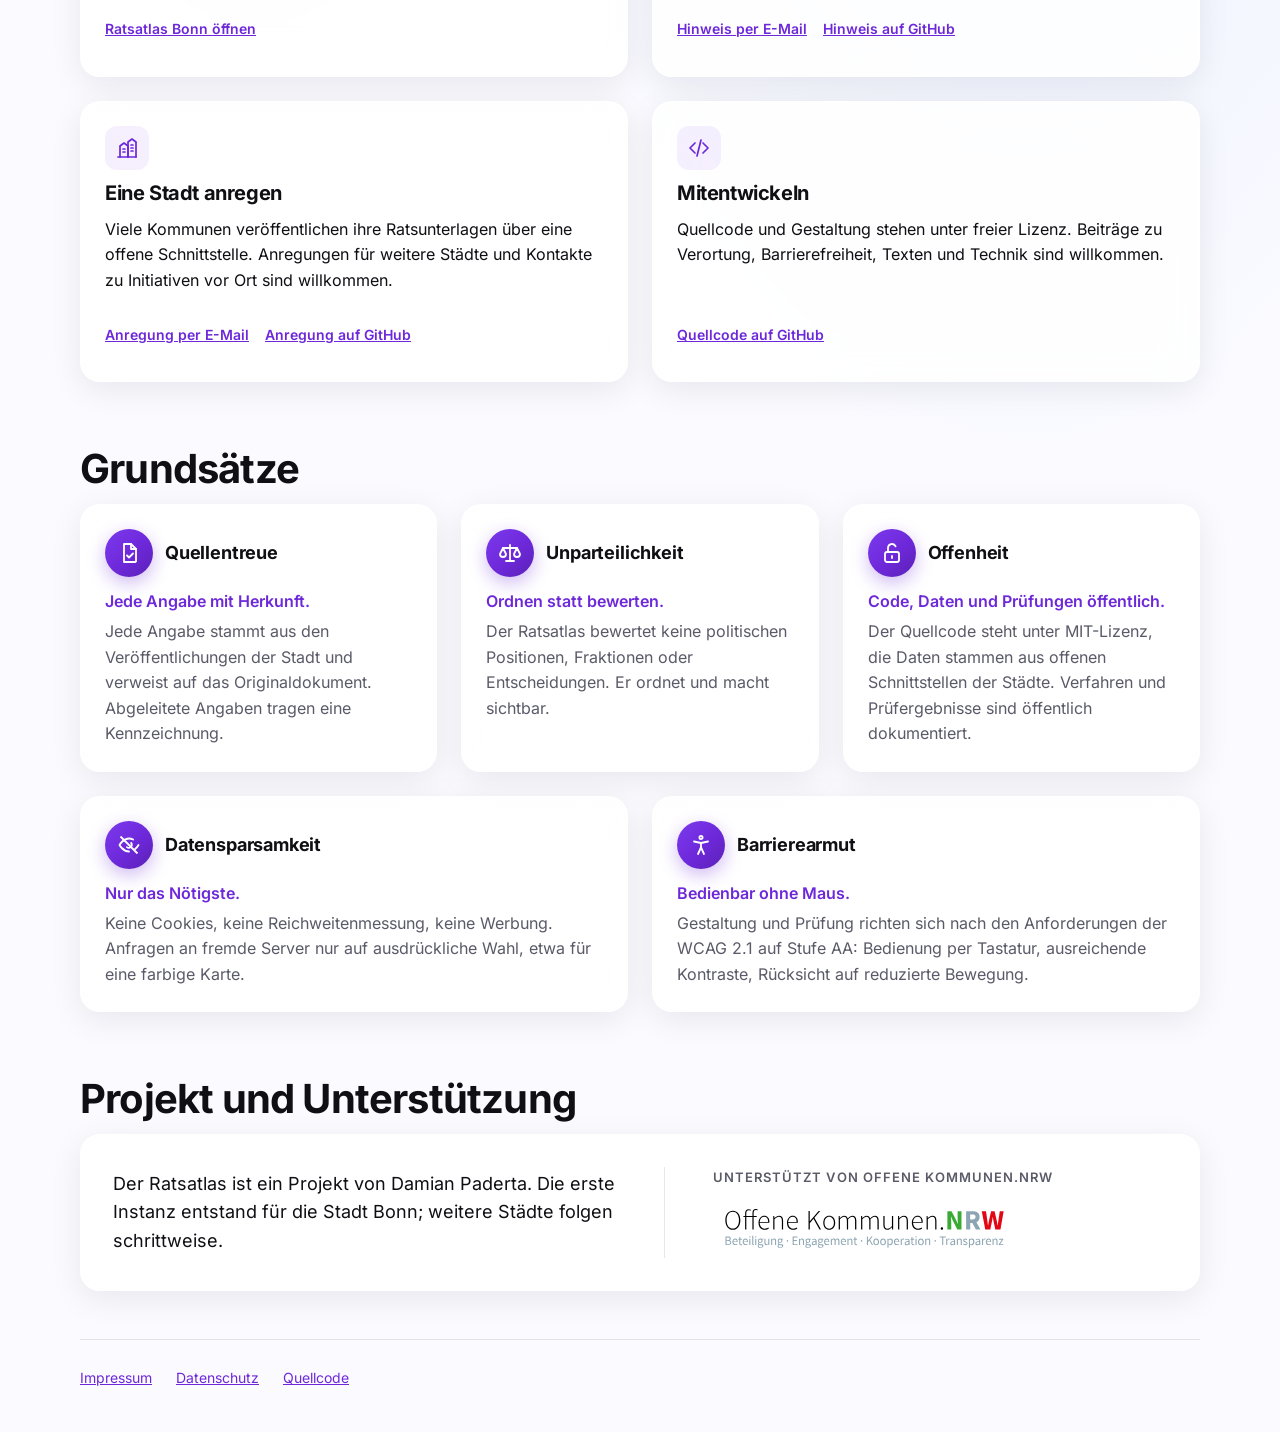
==== commit 13d06b56: "Seite aus 8ed58d0, erzeugt 2026-11-19" ====
--- a/index.html
+++ b/index.html
@@ -182,28 +182,28 @@
         </li>
       </ul>
       <ul class="kacheln kacheln-aufbau">
-        <li class="kachel kachel-aufbau glass">
-          <div class="kachel-kopf"><img class="kachel-symbol" src="favicon.svg" width="56" height="56" alt=""></div>
+        <li class="kachel kachel-aufbau glass kachel-link">
+          <div class="kachel-kopf"><img src="vorschau/koeln.jpg" width="1200" height="630" alt=""></div>
           <div class="kachel-inhalt">
-            <h3>Ratsatlas Köln</h3>
-            <p class="banderole">Im Aufbau</p>
+            <div class="kachel-titelzeile"><h3>Ratsatlas Köln</h3> <span class="status status-vorbereitung">Bestand im Aufbau</span></div>
             <p class="kachel-text">Vorlagen aus dem Ratsinformationssystem der Stadt Köln auf Karte und Zeitleiste</p>
             <dl class="kachel-angaben">
               <dt>Adresse</dt><dd>koeln.ratsatlas.de</dd>
               <dt>Datenquelle</dt><dd>OParl-Schnittstelle der Stadt Köln</dd>
             </dl>
+            <p class="kachel-aktion"><a class="knopf kachel-knopf" href="https://koeln.ratsatlas.de">Ratsatlas Köln öffnen<span class="knopf-pfeil" aria-hidden="true">→</span></a></p>
           </div>
         </li>
-        <li class="kachel kachel-aufbau glass">
-          <div class="kachel-kopf"><img class="kachel-symbol" src="favicon.svg" width="56" height="56" alt=""></div>
+        <li class="kachel kachel-aufbau glass kachel-link">
+          <div class="kachel-kopf"><img src="vorschau/wuppertal.jpg" width="1200" height="630" alt=""></div>
           <div class="kachel-inhalt">
-            <h3>Ratsatlas Wuppertal</h3>
-            <p class="banderole">Im Aufbau</p>
+            <div class="kachel-titelzeile"><h3>Ratsatlas Wuppertal</h3> <span class="status status-vorbereitung">Bestand im Aufbau</span></div>
             <p class="kachel-text">Vorlagen aus dem Ratsinformationssystem der Stadt Wuppertal auf Karte und Zeitleiste</p>
             <dl class="kachel-angaben">
               <dt>Adresse</dt><dd>wuppertal.ratsatlas.de</dd>
               <dt>Datenquelle</dt><dd>OParl-Schnittstelle der Stadt Wuppertal</dd>
             </dl>
+            <p class="kachel-aktion"><a class="knopf kachel-knopf" href="https://wuppertal.ratsatlas.de">Ratsatlas Wuppertal öffnen<span class="knopf-pfeil" aria-hidden="true">→</span></a></p>
           </div>
         </li>
       </ul>
--- a/style.css
+++ b/style.css
@@ -127,6 +127,8 @@
 .kacheln-aufbau { margin-top: var(--space-6); }  /* deutlich getrennt von der Bonner Kachel, nicht angeklebt */
 .kachel-aufbau .kachel-kopf { aspect-ratio: auto; height: 96px; }
 .kachel-aufbau .kachel-symbol { width: 56px; height: 56px; opacity: .45; }
+.kachel-aufbau .kachel-kopf:has(> img:not(.kachel-symbol)) { height: auto; aspect-ratio: 1200 / 630; }  /* Bildschirmfoto der Instanz */
+.kachel-titelzeile { display: flex; flex-wrap: wrap; align-items: center; gap: var(--space-2) var(--space-3); }
 .kachel-aufbau .kachel-inhalt { padding: var(--space-4) var(--space-5) var(--space-5); }
 .banderole {
   position: absolute; top: 22px; right: -48px; width: 180px; transform: rotate(45deg);
@@ -207,6 +209,7 @@
   .kachel-kopf img { object-fit: contain; }  /* Vorschaubild enthält Text: vollständig zeigen, nicht beschneiden */
   .kachel-aufbau { grid-template-columns: 1fr; }   /* kleine Kacheln bleiben senkrecht */
   .kachel-aufbau .kachel-kopf { min-height: 0; border-right: 0; border-bottom: 1px solid var(--border-alt); }
+  .kachel-aufbau .kachel-kopf img:not(.kachel-symbol) { object-fit: cover; object-position: top left; }
   .schritte::before { content: ""; position: absolute; top: 22px; left: 22px; right: calc(25% - 37px); height: 2px; background: linear-gradient(90deg, var(--accent-soft), var(--accent-fill)); }
   .schritte li { padding: calc(44px + var(--space-4)) 0 0; }
   .schritte h3 { padding-top: 0; }
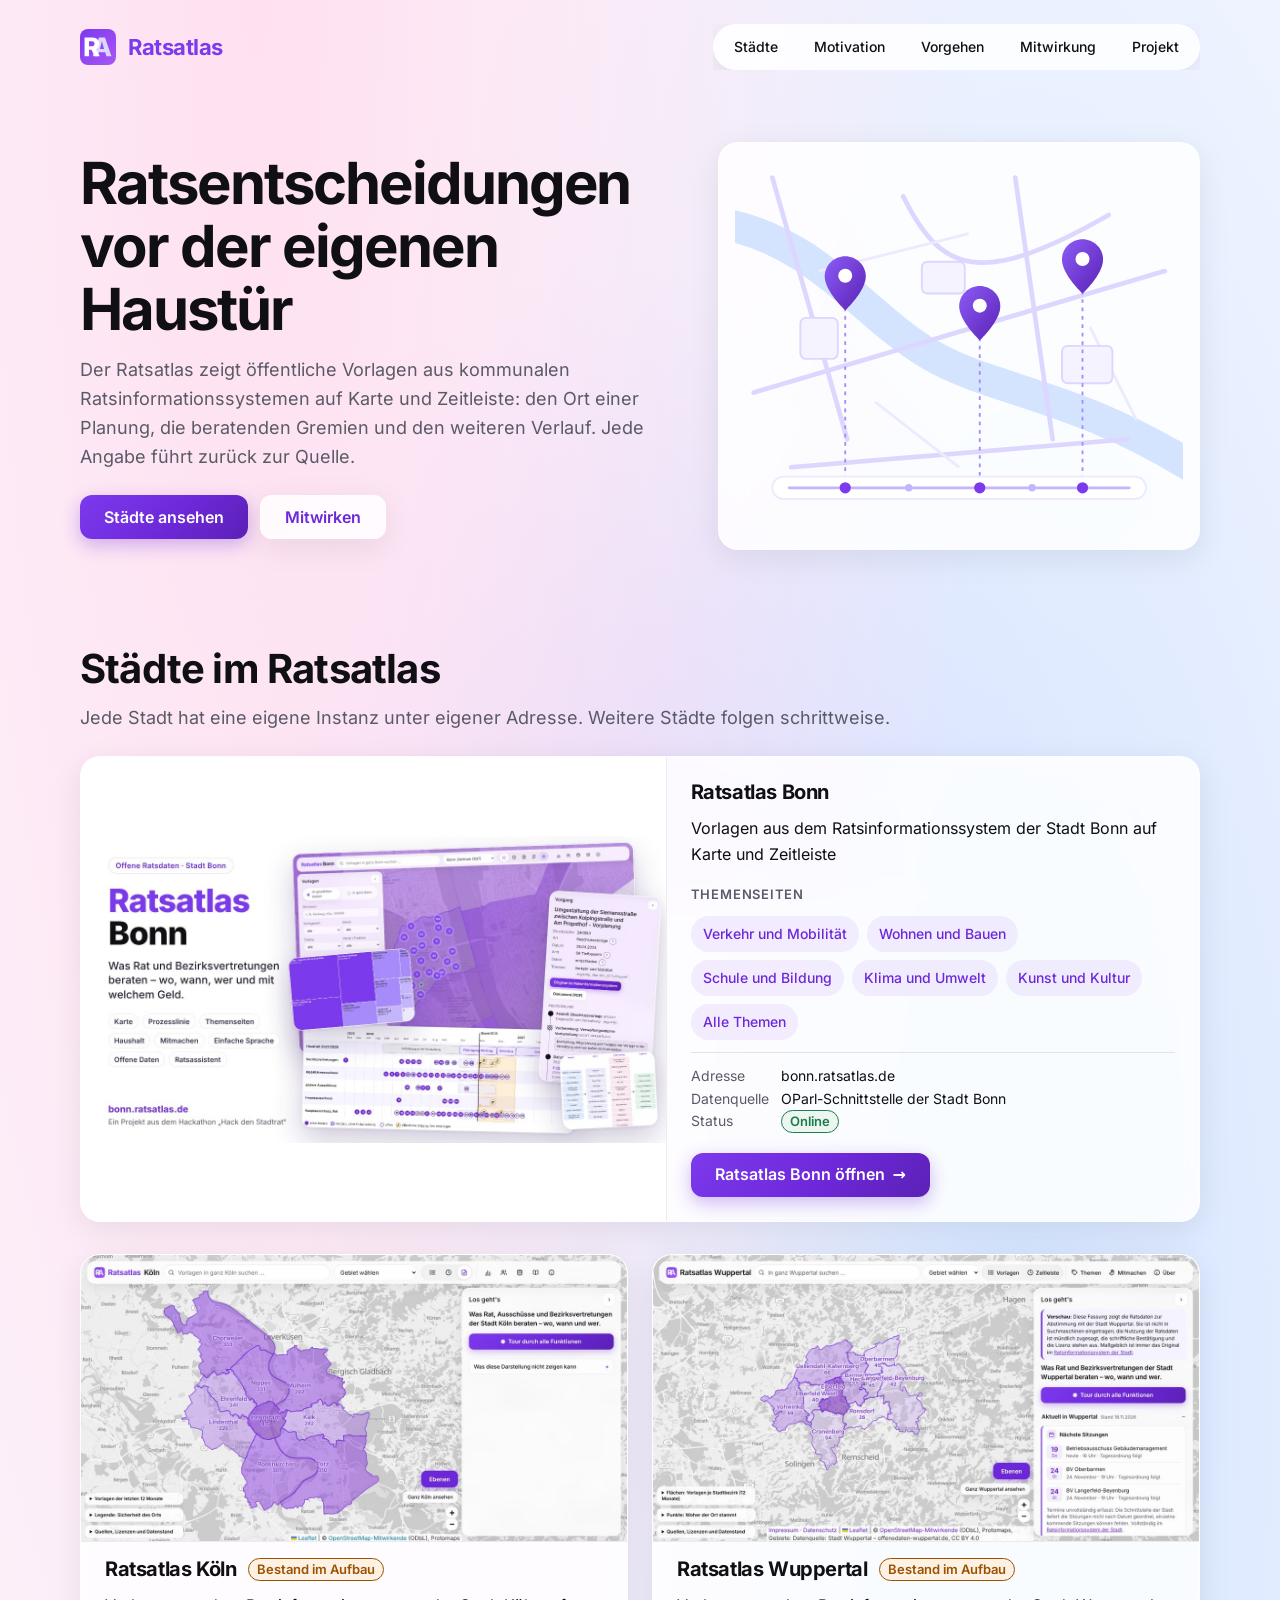
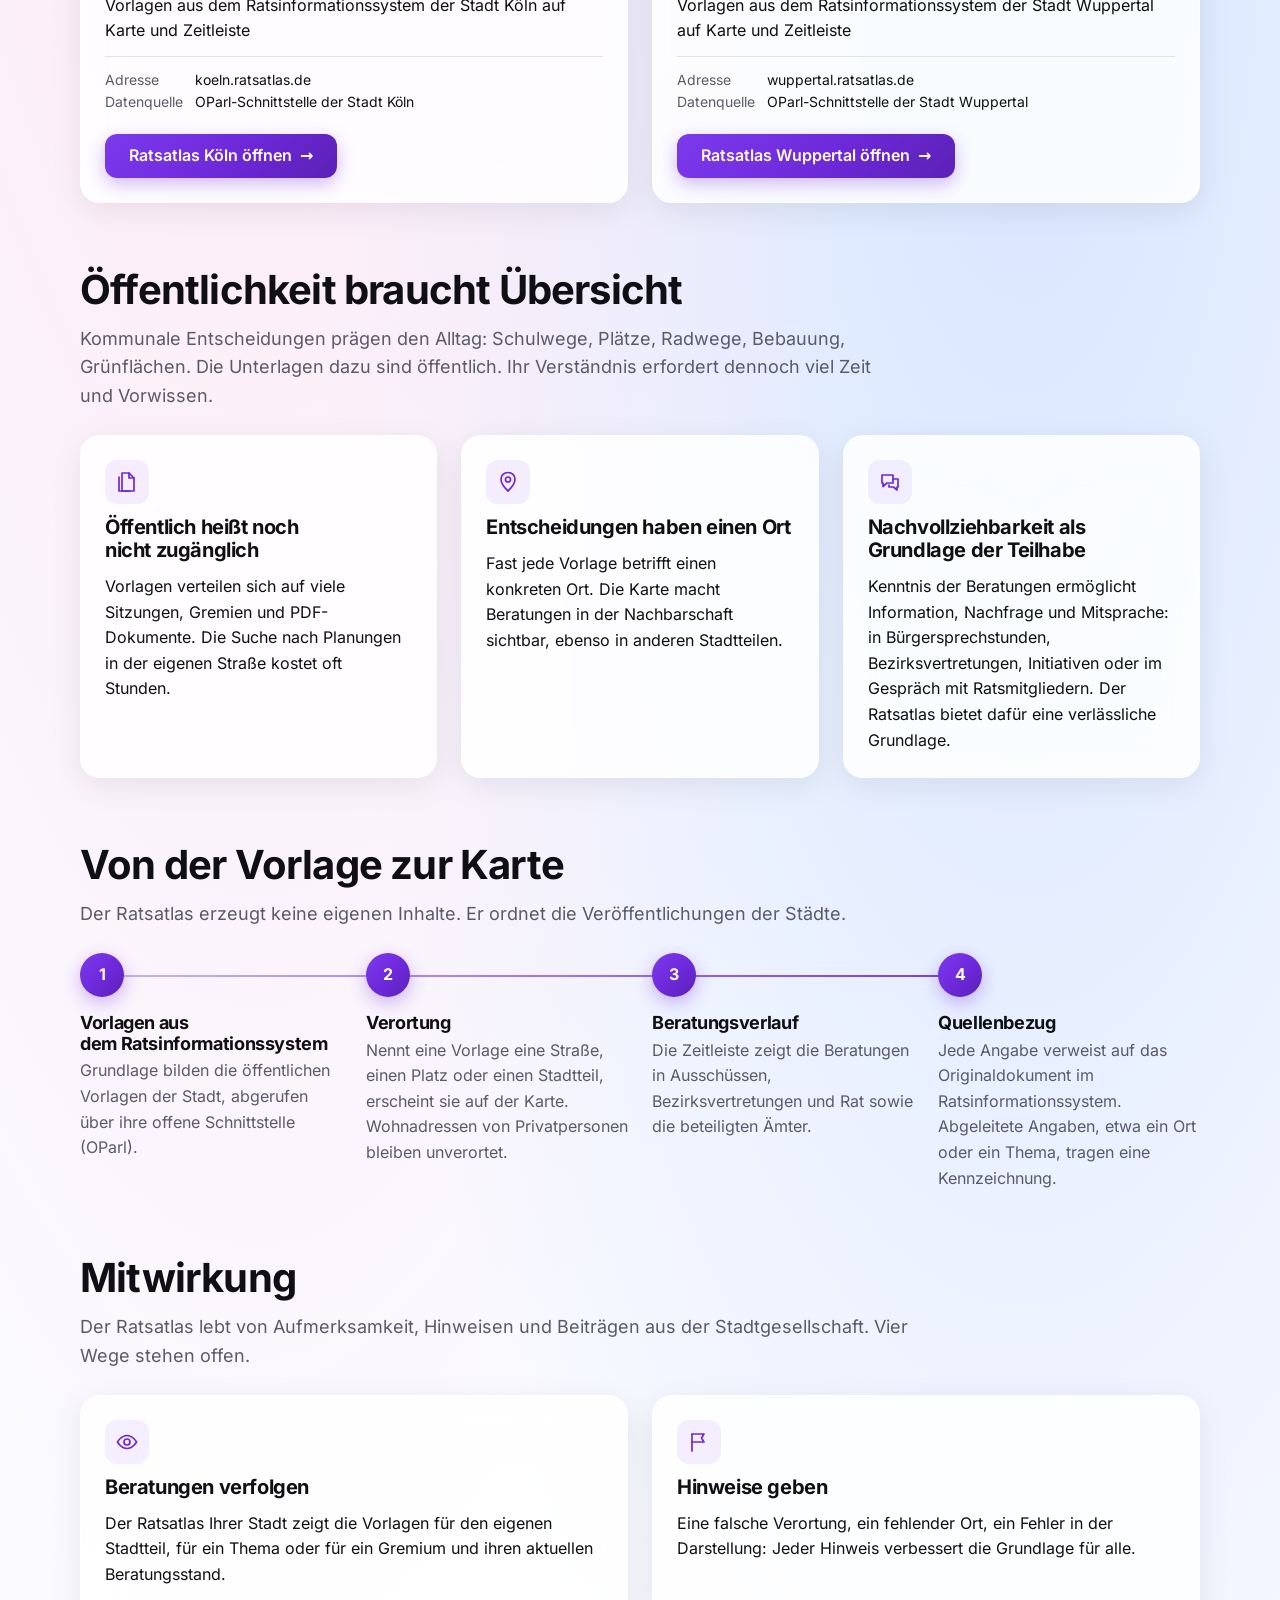
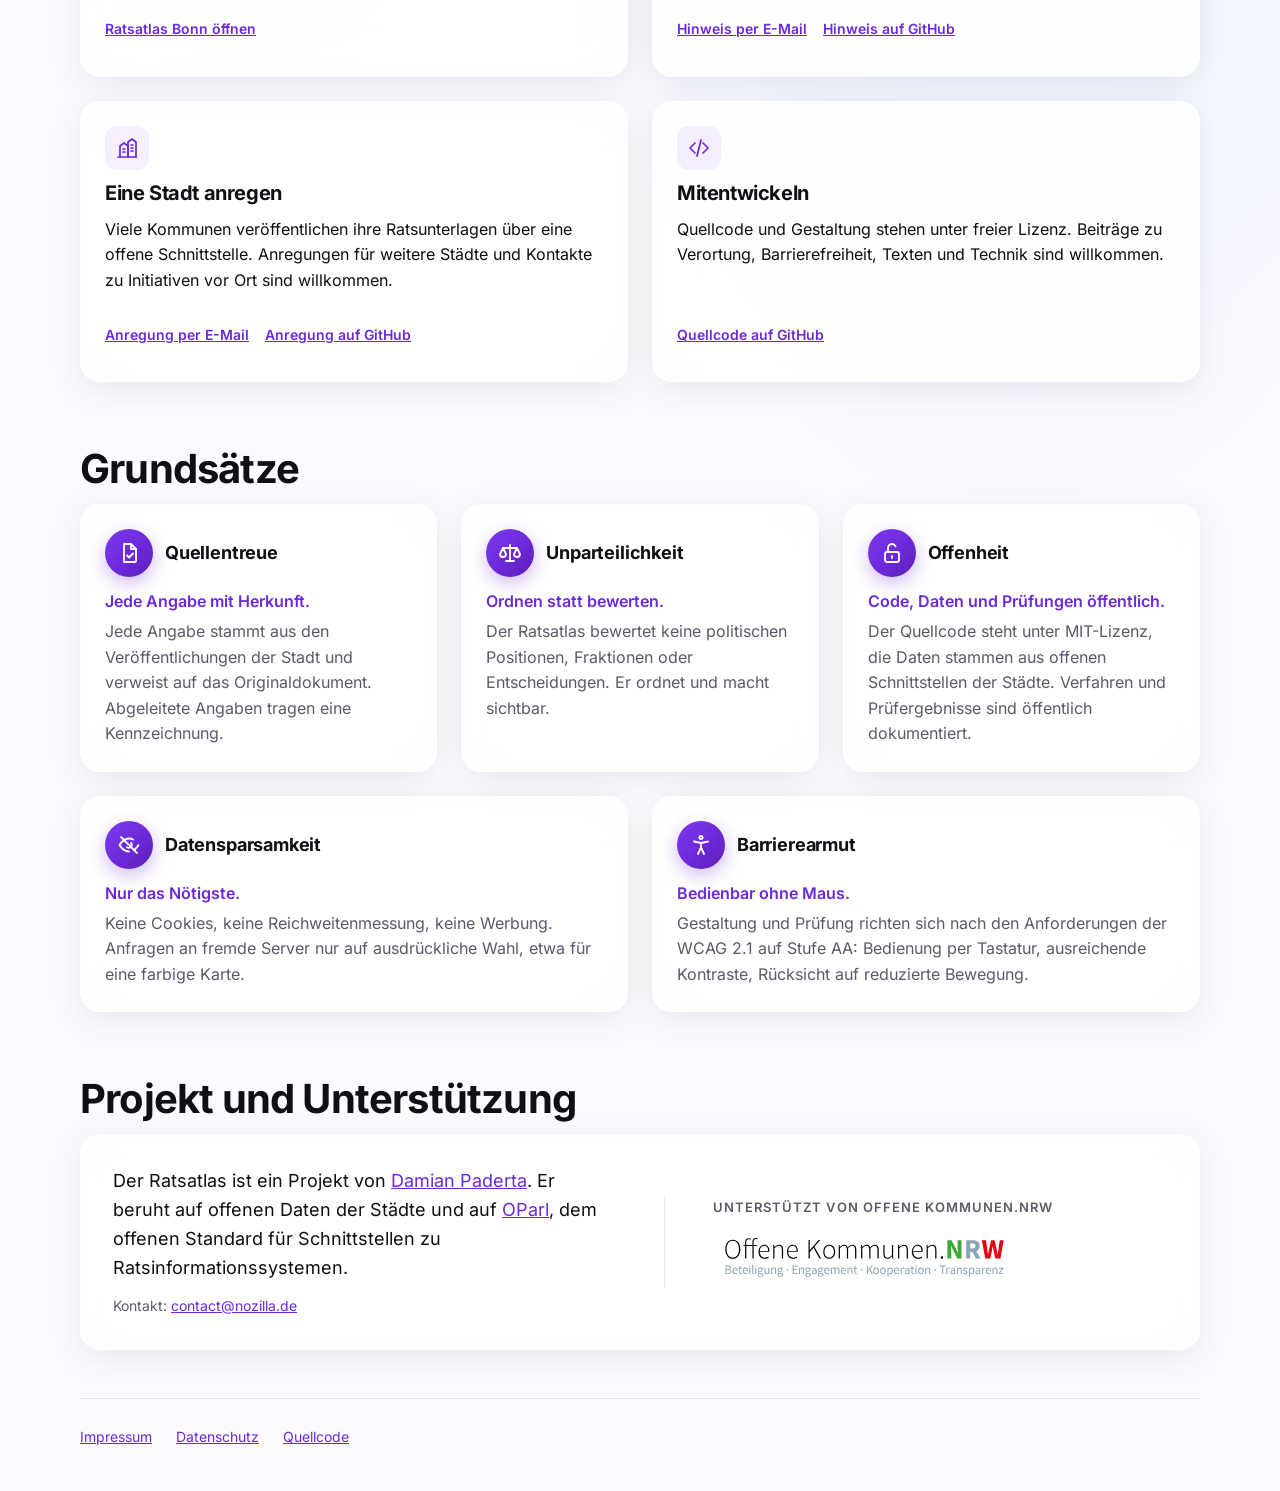
==== commit a4f39bc4: "Seite aus 3b175bb, erzeugt 2026-11-19" ====
--- a/index.html
+++ b/index.html
@@ -42,7 +42,8 @@
     "description": "Der Ratsatlas erschließt öffentliche Vorlagen aus kommunalen Ratsinformationssystemen räumlich, zeitlich und nach beteiligten Gremien und Ämtern.",
     "publisher": {
       "@type": "Person",
-      "name": "Damian Paderta"
+      "name": "Damian Paderta",
+      "url": "https://paderta.com/"
     },
     "sponsor": {
       "@type": "Organization",
@@ -165,19 +166,19 @@
             <p class="kachel-text">Vorlagen aus dem Ratsinformationssystem der Stadt Bonn auf Karte und Zeitleiste</p>
             <p class="kachel-themen-titel" id="themen-bonn">Themenseiten</p>
             <ul class="kachel-themen" aria-labelledby="themen-bonn">
-              <li><a href="https://bonn.ratsatlas.de/thema/verkehr-und-mobilitaet/">Verkehr und Mobilität</a></li>
-              <li><a href="https://bonn.ratsatlas.de/thema/wohnen-und-bauen/">Wohnen und Bauen</a></li>
-              <li><a href="https://bonn.ratsatlas.de/thema/schule-und-bildung/">Schule und Bildung</a></li>
-              <li><a href="https://bonn.ratsatlas.de/thema/klima-und-umwelt/">Klima und Umwelt</a></li>
-              <li><a href="https://bonn.ratsatlas.de/thema/kunst-und-kultur/">Kunst und Kultur</a></li>
-              <li><a href="https://bonn.ratsatlas.de/thema/">Alle Themen</a></li>
+              <li><a href="https://bonn.ratsatlas.de/thema/verkehr-und-mobilitaet/" target="_blank" rel="noopener">Verkehr und Mobilität</a></li>
+              <li><a href="https://bonn.ratsatlas.de/thema/wohnen-und-bauen/" target="_blank" rel="noopener">Wohnen und Bauen</a></li>
+              <li><a href="https://bonn.ratsatlas.de/thema/schule-und-bildung/" target="_blank" rel="noopener">Schule und Bildung</a></li>
+              <li><a href="https://bonn.ratsatlas.de/thema/klima-und-umwelt/" target="_blank" rel="noopener">Klima und Umwelt</a></li>
+              <li><a href="https://bonn.ratsatlas.de/thema/kunst-und-kultur/" target="_blank" rel="noopener">Kunst und Kultur</a></li>
+              <li><a href="https://bonn.ratsatlas.de/thema/" target="_blank" rel="noopener">Alle Themen</a></li>
             </ul>
             <dl class="kachel-angaben">
               <dt>Adresse</dt><dd>bonn.ratsatlas.de</dd>
               <dt>Datenquelle</dt><dd>OParl-Schnittstelle der Stadt Bonn</dd>
               <dt>Status</dt><dd><span class="status status-online">Online</span></dd>
             </dl>
-            <p class="kachel-aktion"><a class="knopf kachel-knopf" href="https://bonn.ratsatlas.de">Ratsatlas Bonn öffnen<span class="knopf-pfeil" aria-hidden="true">→</span></a></p>
+            <p class="kachel-aktion"><a class="knopf kachel-knopf" href="https://bonn.ratsatlas.de" target="_blank" rel="noopener">Ratsatlas Bonn öffnen<span class="knopf-pfeil" aria-hidden="true">→</span></a></p>
           </div>
         </li>
       </ul>
@@ -191,7 +192,7 @@
               <dt>Adresse</dt><dd>koeln.ratsatlas.de</dd>
               <dt>Datenquelle</dt><dd>OParl-Schnittstelle der Stadt Köln</dd>
             </dl>
-            <p class="kachel-aktion"><a class="knopf kachel-knopf" href="https://koeln.ratsatlas.de">Ratsatlas Köln öffnen<span class="knopf-pfeil" aria-hidden="true">→</span></a></p>
+            <p class="kachel-aktion"><a class="knopf kachel-knopf" href="https://koeln.ratsatlas.de" target="_blank" rel="noopener">Ratsatlas Köln öffnen<span class="knopf-pfeil" aria-hidden="true">→</span></a></p>
           </div>
         </li>
         <li class="kachel kachel-aufbau glass kachel-link">
@@ -203,7 +204,7 @@
               <dt>Adresse</dt><dd>wuppertal.ratsatlas.de</dd>
               <dt>Datenquelle</dt><dd>OParl-Schnittstelle der Stadt Wuppertal</dd>
             </dl>
-            <p class="kachel-aktion"><a class="knopf kachel-knopf" href="https://wuppertal.ratsatlas.de">Ratsatlas Wuppertal öffnen<span class="knopf-pfeil" aria-hidden="true">→</span></a></p>
+            <p class="kachel-aktion"><a class="knopf kachel-knopf" href="https://wuppertal.ratsatlas.de" target="_blank" rel="noopener">Ratsatlas Wuppertal öffnen<span class="knopf-pfeil" aria-hidden="true">→</span></a></p>
           </div>
         </li>
       </ul>
@@ -266,25 +267,25 @@
           <svg class="symbol" viewBox="0 0 24 24" aria-hidden="true" focusable="false"><path d="M2.5 12S6 5.5 12 5.5 21.5 12 21.5 12 18 18.5 12 18.5 2.5 12 2.5 12z"/><circle cx="12" cy="12" r="3"/></svg>
           <h3>Beratungen verfolgen</h3>
           <p>Der Ratsatlas Ihrer Stadt zeigt die Vorlagen für den eigenen Stadtteil, für ein Thema oder für ein Gremium und ihren aktuellen Beratungsstand.</p>
-          <p class="karte-links"><a href="https://bonn.ratsatlas.de">Ratsatlas Bonn öffnen</a></p>
+          <p class="karte-links"><a href="https://bonn.ratsatlas.de" target="_blank" rel="noopener">Ratsatlas Bonn öffnen</a></p>
         </li>
         <li class="karte glass">
           <svg class="symbol" viewBox="0 0 24 24" aria-hidden="true" focusable="false"><path d="M5 21V4"/><path d="M5 4h12l-2.5 4L17 12H5"/></svg>
           <h3>Hinweise geben</h3>
           <p>Eine falsche Verortung, ein fehlender Ort, ein Fehler in der Darstellung: Jeder Hinweis verbessert die Grundlage für alle.</p>
-          <p class="karte-links"><a href="mailto:damian.paderta@oknrw.de?subject=Hinweis%20zum%20Ratsatlas">Hinweis per E-Mail</a> <a href="https://github.com/daimpad/ratsatlas/issues/new">Hinweis auf GitHub</a></p>
+          <p class="karte-links"><a href="mailto:damian.paderta@oknrw.de?subject=Hinweis%20zum%20Ratsatlas">Hinweis per E-Mail</a> <a href="https://github.com/daimpad/ratsatlas/issues/new" target="_blank" rel="noopener">Hinweis auf GitHub</a></p>
         </li>
         <li class="karte glass">
           <svg class="symbol" viewBox="0 0 24 24" aria-hidden="true" focusable="false"><path d="M3 21h18"/><path d="M5 21V10l4-3 4 3v11"/><path d="M13 21V6l4-3 4 3v15"/><path d="M8 13h2M8 16h2M16 9h2M16 12h2M16 15h2"/></svg>
           <h3>Eine Stadt anregen</h3>
           <p>Viele Kommunen veröffentlichen ihre Ratsunterlagen über eine offene Schnittstelle. Anregungen für weitere Städte und Kontakte zu Initiativen vor Ort sind willkommen.</p>
-          <p class="karte-links"><a href="mailto:damian.paderta@oknrw.de?subject=Anregung%20f%C3%BCr%20eine%20Stadt%20im%20Ratsatlas">Anregung per E-Mail</a> <a href="https://github.com/daimpad/ratsatlas/issues/new">Anregung auf GitHub</a></p>
+          <p class="karte-links"><a href="mailto:damian.paderta@oknrw.de?subject=Anregung%20f%C3%BCr%20eine%20Stadt%20im%20Ratsatlas">Anregung per E-Mail</a> <a href="https://github.com/daimpad/ratsatlas/issues/new" target="_blank" rel="noopener">Anregung auf GitHub</a></p>
         </li>
         <li class="karte glass">
           <svg class="symbol" viewBox="0 0 24 24" aria-hidden="true" focusable="false"><path d="M8 7l-5 5 5 5"/><path d="M16 7l5 5-5 5"/><path d="M14 4l-4 16"/></svg>
           <h3>Mitentwickeln</h3>
           <p>Quellcode und Gestaltung stehen unter freier Lizenz. Beiträge zu Verortung, Barrierefreiheit, Texten und Technik sind willkommen.</p>
-          <p class="karte-links"><a href="https://github.com/daimpad/ratsatlas">Quellcode auf GitHub</a></p>
+          <p class="karte-links"><a href="https://github.com/daimpad/ratsatlas" target="_blank" rel="noopener">Quellcode auf GitHub</a></p>
         </li>
       </ul>
     </section>
@@ -321,11 +322,12 @@
       <h2 id="projekt-titel">Projekt und Unterstützung</h2>
       <div class="projekt glass">
         <div class="projekt-text">
-          <p>Der Ratsatlas ist ein Projekt von Damian Paderta. Die erste Instanz entstand für die Stadt Bonn; weitere Städte folgen schrittweise.</p>
+          <p>Der Ratsatlas ist ein Projekt von <a href="https://paderta.com/" target="_blank" rel="noopener">Damian Paderta</a>. Er beruht auf offenen Daten der Städte und auf <a href="https://oparl.org/" target="_blank" rel="noopener">OParl</a>, dem offenen Standard für Schnittstellen zu Ratsinformationssystemen.</p>
+          <p class="projekt-kontakt">Kontakt: <a href="mailto:contact@nozilla.de">contact@nozilla.de</a></p>
         </div>
         <div class="projekt-unterstuetzung">
           <p class="projekt-label">Unterstützt von Offene Kommunen.NRW</p>
-          <a class="projekt-logo" href="https://oknrw.de/"><img src="partner/oknrw.svg" width="271" height="46" alt="Offene Kommunen.NRW"></a>
+          <a class="projekt-logo" href="https://oknrw.de/" target="_blank" rel="noopener"><img src="partner/oknrw.svg" width="271" height="46" alt="Offene Kommunen.NRW"></a>
         </div>
       </div>
     </section>
@@ -334,9 +336,9 @@
 
   <footer class="fuss">
     <ul>
-      <li><a href="https://nozilla.de/impressum/">Impressum</a></li>
+      <li><a href="https://nozilla.de/impressum/" target="_blank" rel="noopener">Impressum</a></li>
       <li><a href="datenschutz.html">Datenschutz</a></li>
-      <li><a href="https://github.com/daimpad/ratsatlas">Quellcode</a></li>
+      <li><a href="https://github.com/daimpad/ratsatlas" target="_blank" rel="noopener">Quellcode</a></li>
     </ul>
   </footer>
 </body>
--- a/style.css
+++ b/style.css
@@ -157,6 +157,7 @@
 /* Projekt und Unterstützung */
 .projekt { display: grid; gap: var(--space-5); padding: var(--space-5); align-items: center; }
 .projekt-text p { font-size: var(--text-l); }
+.projekt-text .projekt-kontakt { margin-top: var(--space-3); font-size: var(--text-s); color: var(--text-muted); }
 .projekt-unterstuetzung { padding-top: var(--space-5); border-top: 1px solid var(--line); }
 .projekt-label { margin-bottom: var(--space-3); font-size: var(--text-xs); font-weight: 600; letter-spacing: .08em; text-transform: uppercase; color: var(--text-muted); }
 .projekt-logo { display: inline-block; border-radius: var(--radius-s); }
